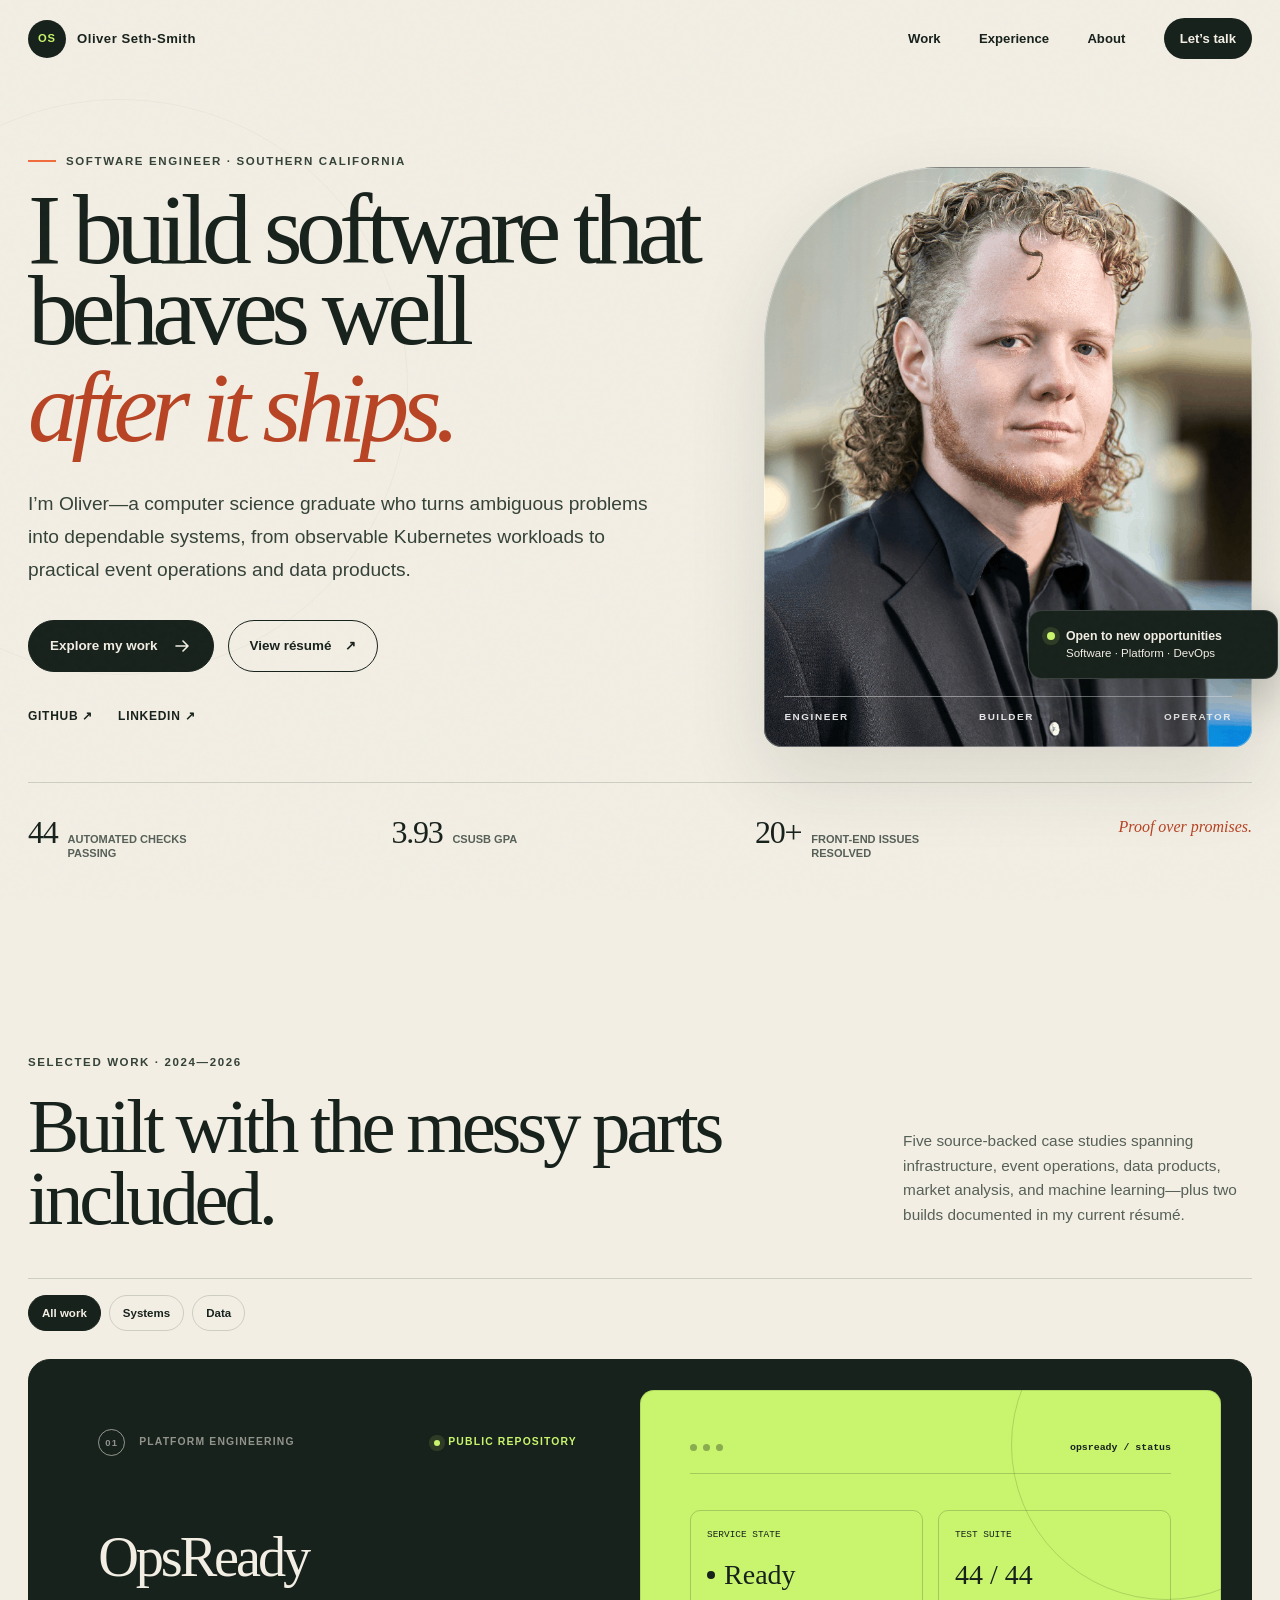
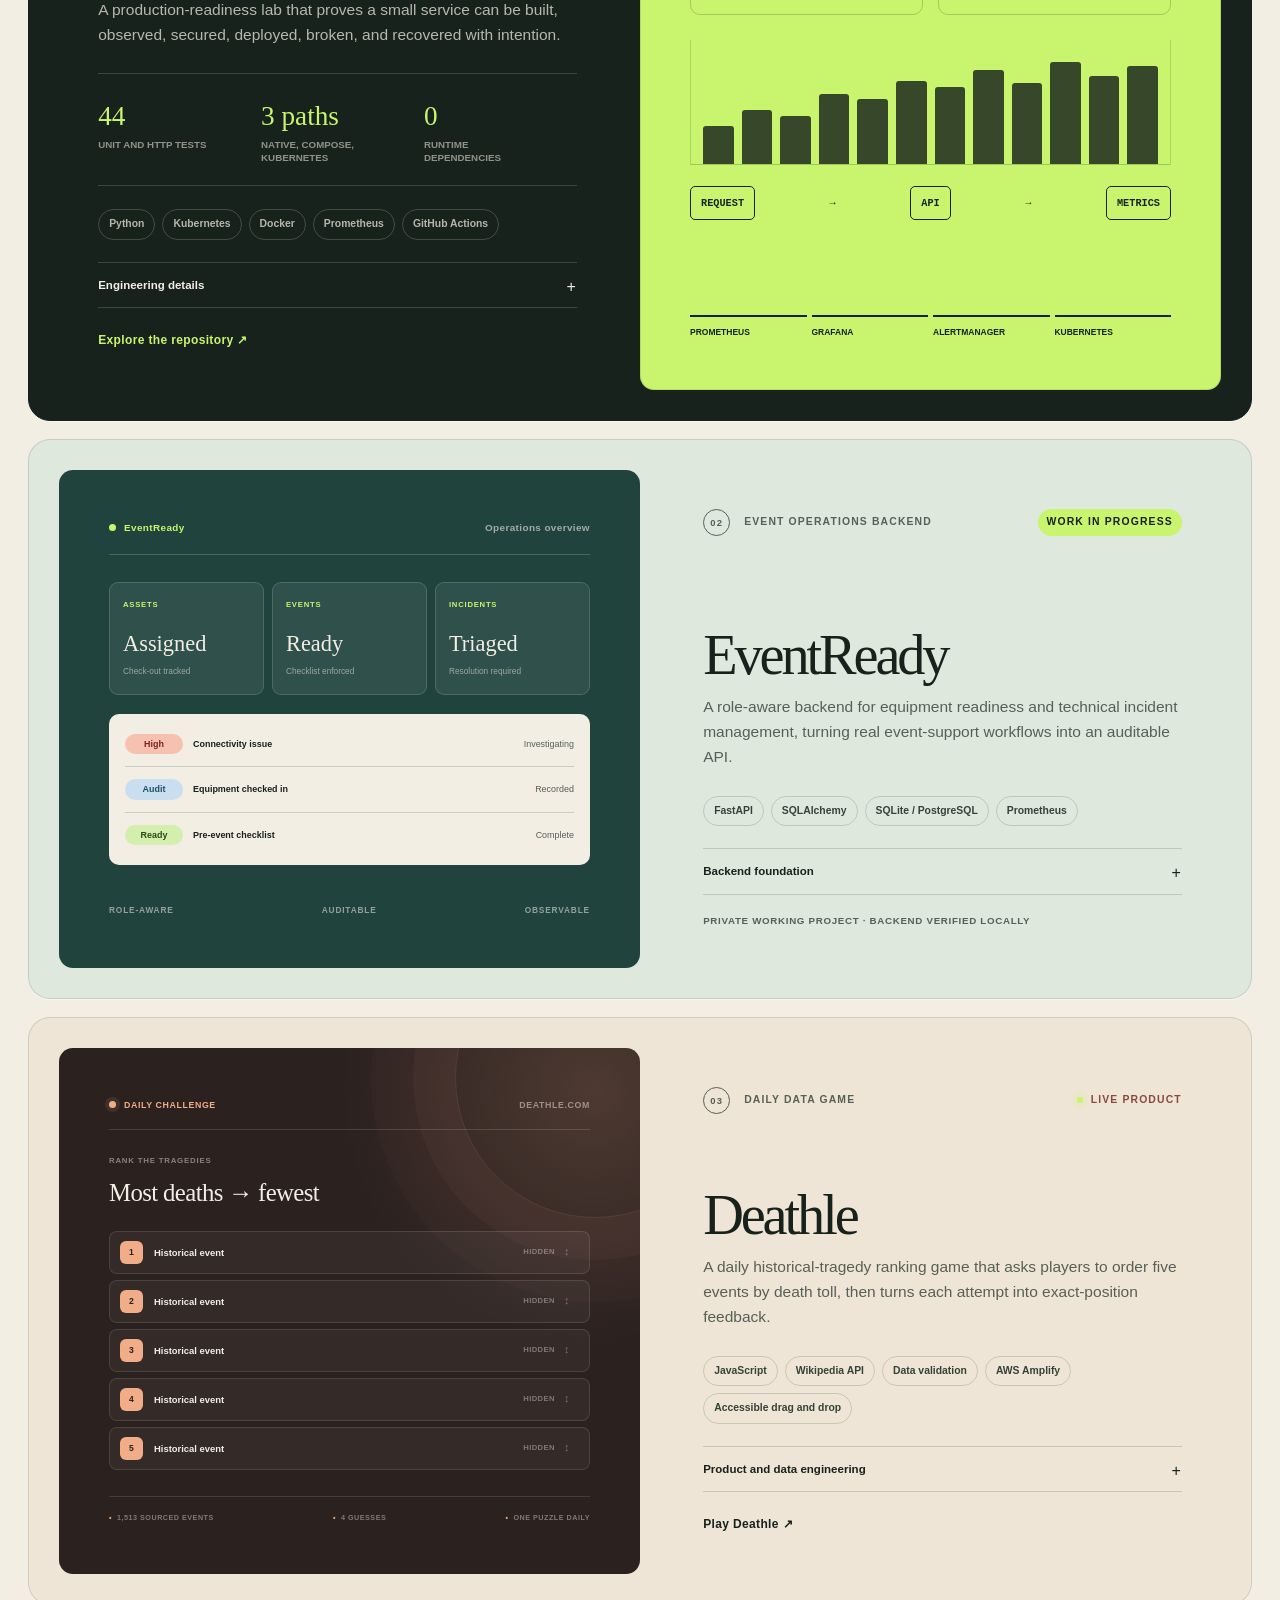
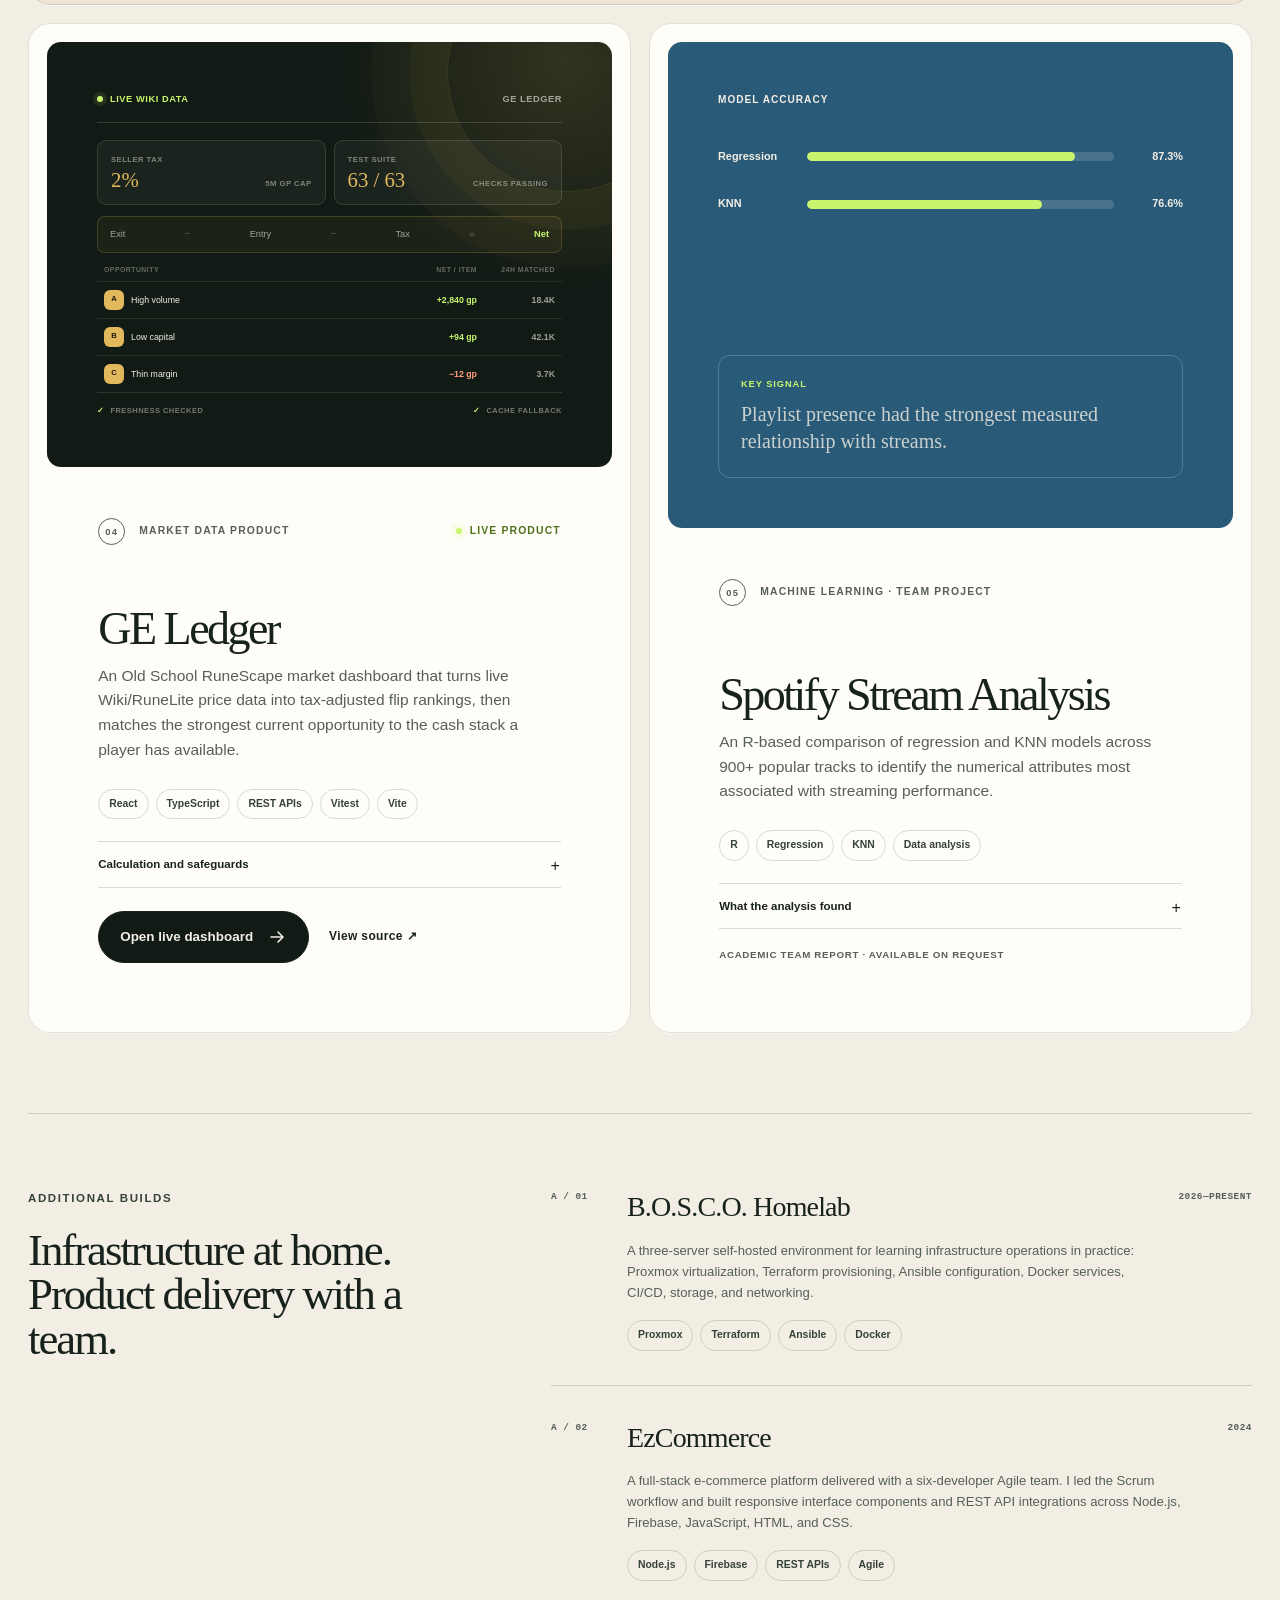
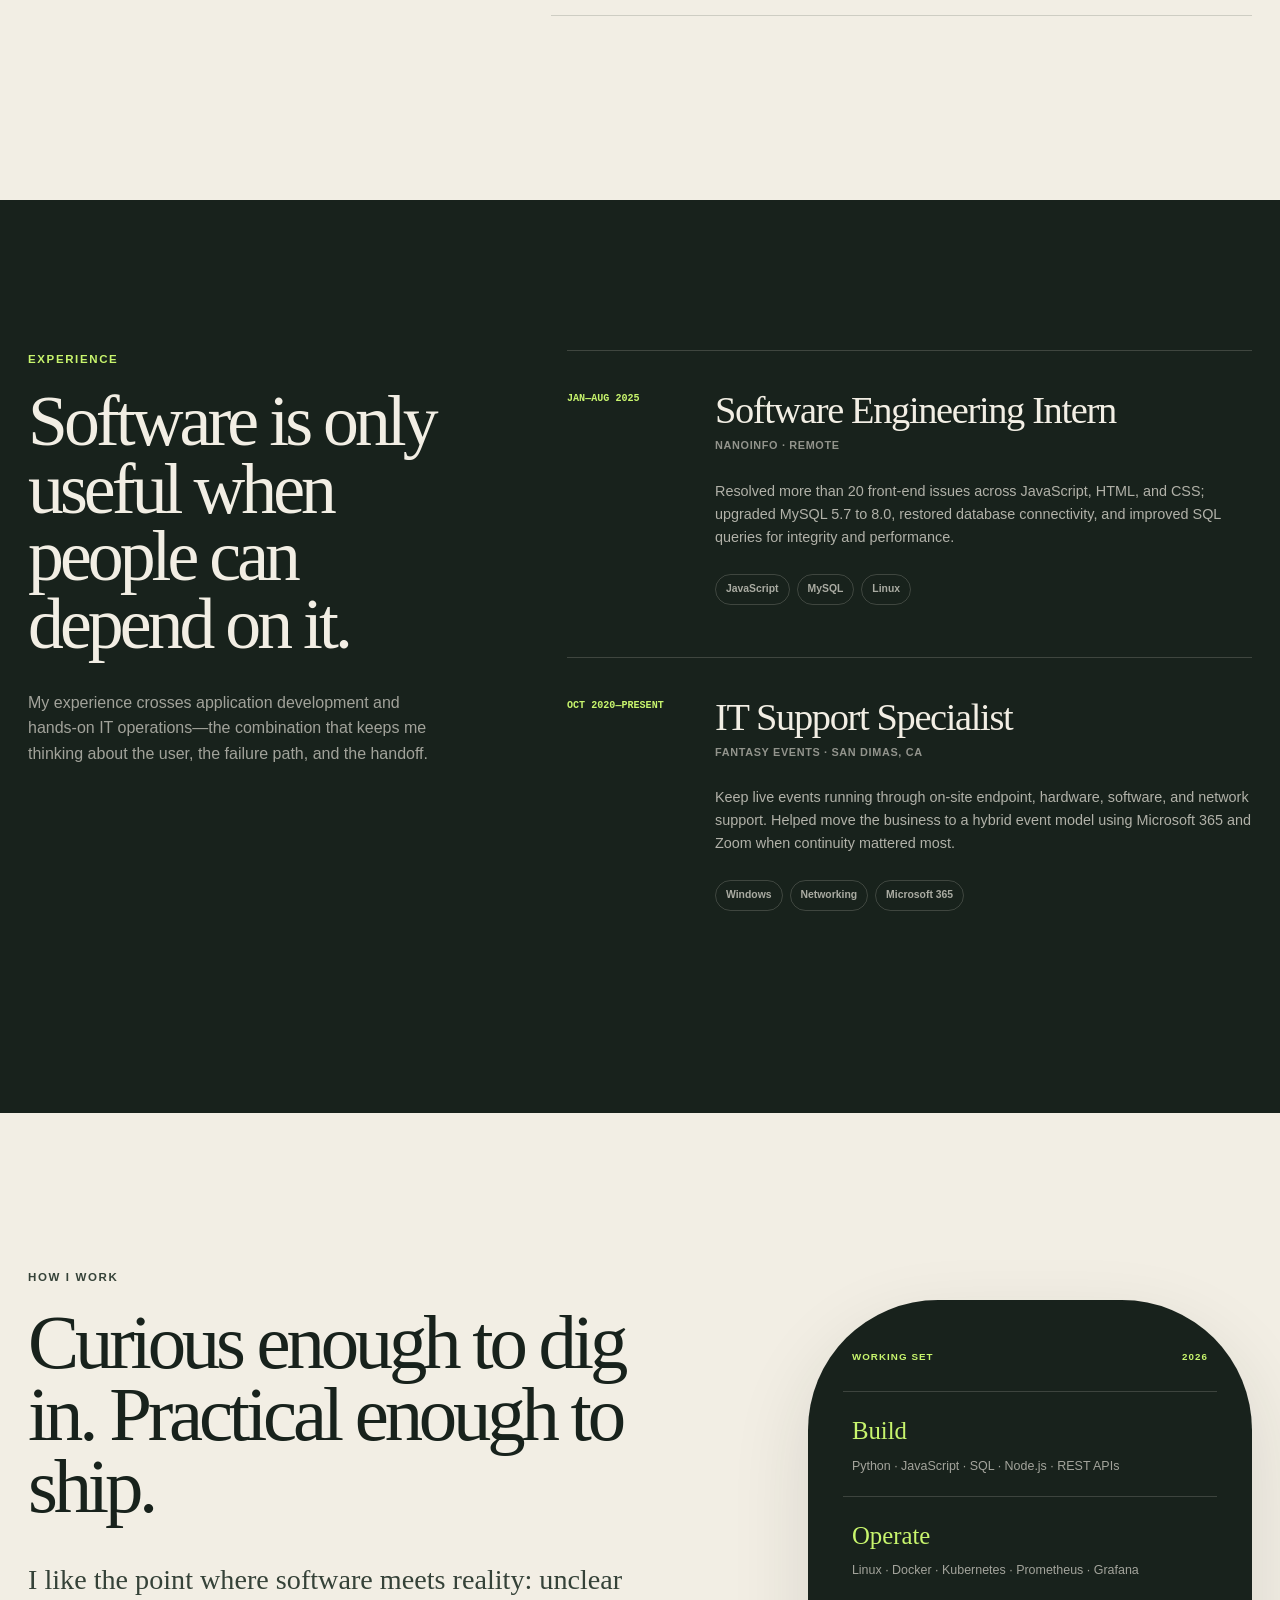
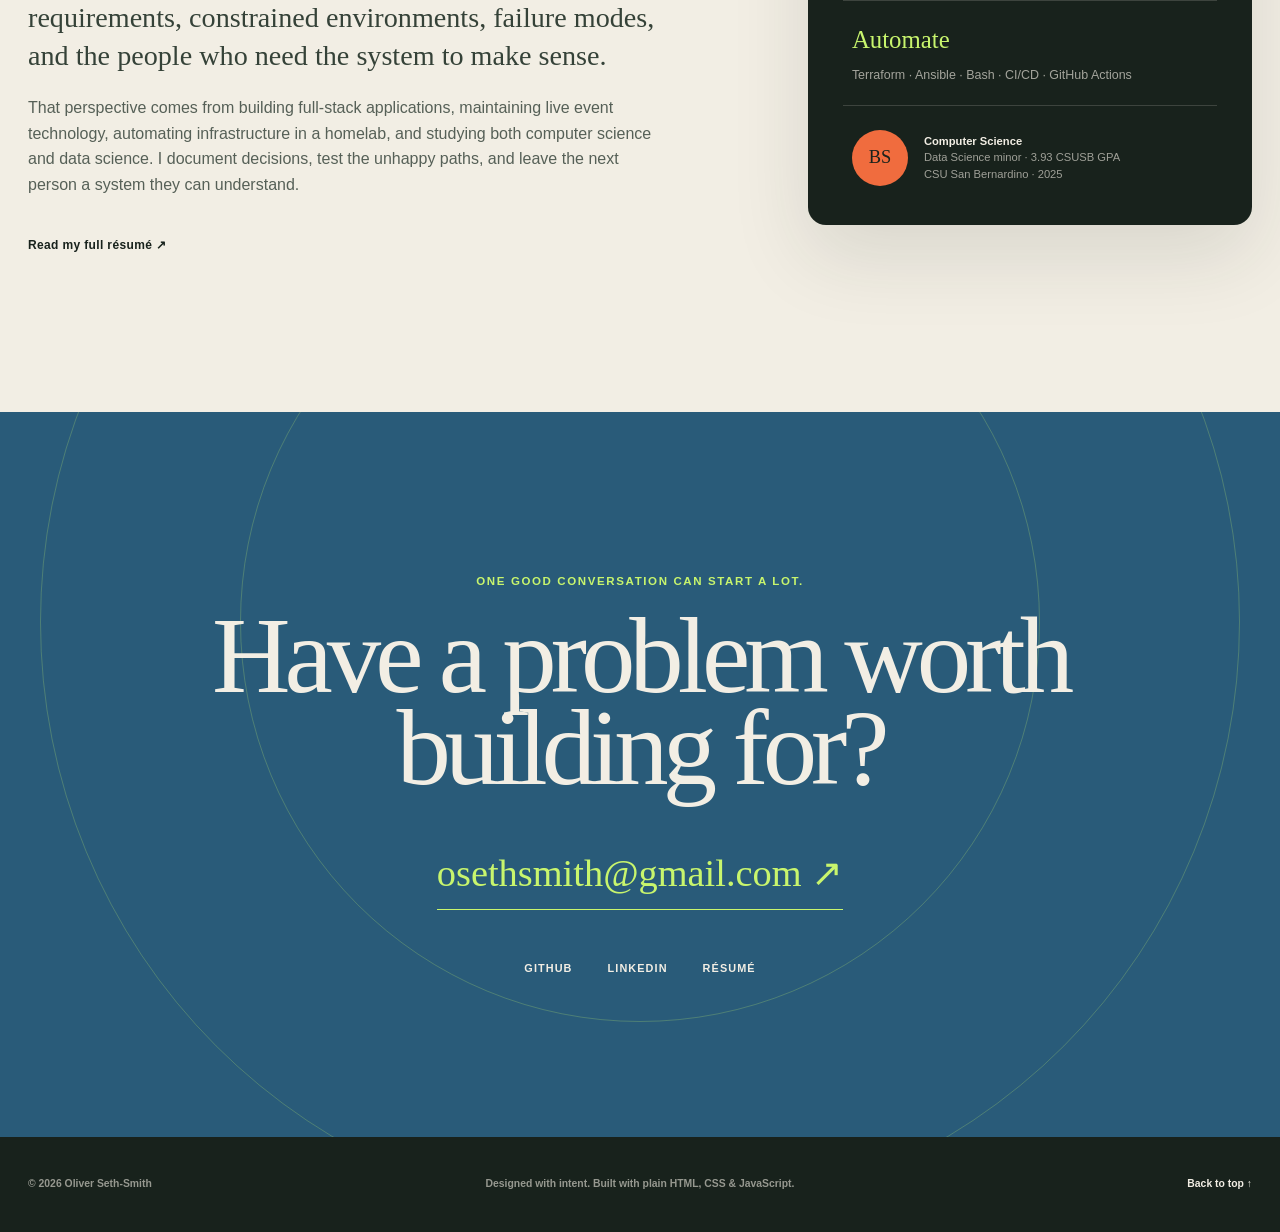
==== index.html @ 0fdf9b5e "Publish portfolio with hosted OSRS market dashboard" ====
<!doctype html>
<html lang="en">
  <head>
    <meta charset="UTF-8" />
    <meta name="viewport" content="width=device-width, initial-scale=1.0" />
    <meta
      name="description"
      content="Portfolio of Oliver Seth-Smith, a software engineer focused on reliable systems, automation, infrastructure, and thoughtful developer experiences."
    />
    <meta name="theme-color" content="#18221c" />
    <meta property="og:type" content="website" />
    <meta property="og:title" content="Oliver Seth-Smith — Software Engineer" />
    <meta
      property="og:description"
      content="Software, systems, and automation built to hold up in the real world."
    />
    <title>Oliver Seth-Smith — Software Engineer</title>
    <link rel="icon" href="assets/favicon.svg" type="image/svg+xml" />
    <link rel="stylesheet" href="styles.css" />
    <script type="application/ld+json">
      {
        "@context": "https://schema.org",
        "@type": "Person",
        "name": "Oliver Seth-Smith",
        "jobTitle": "Software Engineer",
        "email": "mailto:osethsmith@gmail.com",
        "alumniOf": {
          "@type": "CollegeOrUniversity",
          "name": "California State University, San Bernardino"
        },
        "sameAs": [
          "https://github.com/oliver-seth-smith",
          "https://www.linkedin.com/in/oliver-seth-smith"
        ]
      }
    </script>
  </head>
  <body>
    <a class="skip-link" href="#main-content">Skip to content</a>

    <header class="site-header" data-header>
      <a class="wordmark" href="#top" aria-label="Oliver Seth-Smith, home">
        <span class="wordmark-mark">OS</span>
        <span>Oliver Seth-Smith</span>
      </a>

      <button
        class="menu-toggle"
        type="button"
        aria-expanded="false"
        aria-controls="site-nav"
        data-menu-toggle
      >
        <span class="sr-only">Toggle navigation</span>
        <span></span><span></span>
      </button>

      <nav class="site-nav" id="site-nav" aria-label="Primary navigation" data-nav>
        <a href="#work">Work</a>
        <a href="#experience">Experience</a>
        <a href="#about">About</a>
        <a class="nav-contact" href="mailto:osethsmith@gmail.com">Let’s talk</a>
      </nav>
    </header>

    <main id="main-content" tabindex="-1">
      <section class="hero" id="top" aria-labelledby="hero-title">
        <div class="hero-copy reveal">
          <p class="eyebrow"><span></span> Software engineer · Southern California</p>
          <h1 id="hero-title">
            I build software that behaves well
            <em>after it ships.</em>
          </h1>
          <p class="hero-intro">
            I’m Oliver—a computer science graduate who turns ambiguous problems into
            dependable systems, from observable Kubernetes workloads to practical event
            operations and data products.
          </p>
          <div class="hero-actions">
            <a class="button button-primary" href="#work">
              Explore my work
              <svg aria-hidden="true" viewBox="0 0 20 20">
                <path d="M4 10h11M11 5l5 5-5 5" />
              </svg>
            </a>
            <a
              class="button button-quiet"
              href="assets/oliver-seth-smith-resume.pdf"
              target="_blank"
              rel="noreferrer"
            >
              View résumé <span aria-hidden="true">↗</span>
            </a>
          </div>
          <div class="hero-social">
            <a href="https://github.com/oliver-seth-smith" target="_blank" rel="noreferrer">
              GitHub <span aria-hidden="true">↗</span>
            </a>
            <a
              href="https://www.linkedin.com/in/oliver-seth-smith"
              target="_blank"
              rel="noreferrer"
            >
              LinkedIn <span aria-hidden="true">↗</span>
            </a>
          </div>
        </div>

        <div class="hero-portrait reveal" data-delay="1">
          <div class="portrait-frame">
            <img
              src="assets/oliver-seth-smith.png"
              alt="Oliver Seth-Smith wearing a dark suit"
              width="1221"
              height="896"
              fetchpriority="high"
            />
            <div class="portrait-label" aria-hidden="true">
              <span>Engineer</span>
              <span>Builder</span>
              <span>Operator</span>
            </div>
          </div>
          <div class="availability-card">
            <span class="availability-dot" aria-hidden="true"></span>
            <p><strong>Open to new opportunities</strong><br />Software · Platform · DevOps</p>
          </div>
          <span class="portrait-index" aria-hidden="true">01 / 05</span>
        </div>

        <div class="proof-strip reveal" data-delay="2" aria-label="Career highlights">
          <div>
            <strong>44</strong>
            <span>automated checks passing</span>
          </div>
          <div>
            <strong>3.93</strong>
            <span>CSUSB GPA</span>
          </div>
          <div>
            <strong>20+</strong>
            <span>front-end issues resolved</span>
          </div>
          <p>Proof over promises.</p>
        </div>
      </section>

      <section class="work-section section-shell" id="work" aria-labelledby="work-title">
        <div class="section-heading reveal">
          <div>
            <p class="section-kicker">Selected work · 2024—2026</p>
            <h2 id="work-title">Built with the messy parts included.</h2>
          </div>
          <p>
            Five source-backed case studies spanning infrastructure, event operations, data
            products, market analysis, and machine learning—plus two builds documented in my
            current résumé.
          </p>
        </div>

        <div class="filter-row reveal" role="group" aria-label="Filter projects">
          <button class="filter-button is-active" type="button" data-filter="all">All work</button>
          <button class="filter-button" type="button" data-filter="systems">Systems</button>
          <button class="filter-button" type="button" data-filter="data">Data</button>
          <span class="sr-only" aria-live="polite" data-filter-status></span>
        </div>

        <div class="projects-grid" data-project-grid>
          <article class="project-card project-featured has-link reveal" data-category="systems">
            <div class="project-copy">
              <div class="project-meta">
                <span>01</span>
                <span>Platform engineering</span>
                <span class="project-status"><i></i> Public repository</span>
              </div>
              <h3>OpsReady</h3>
              <p class="project-lede">
                A production-readiness lab that proves a small service can be built, observed,
                secured, deployed, broken, and recovered with intention.
              </p>
              <ul class="project-impact" aria-label="Project outcomes">
                <li><strong>44</strong><span>unit and HTTP tests</span></li>
                <li><strong>3 paths</strong><span>native, Compose, Kubernetes</span></li>
                <li><strong>0</strong><span>runtime dependencies</span></li>
              </ul>
              <div class="tag-list" aria-label="Technologies">
                <span>Python</span><span>Kubernetes</span><span>Docker</span><span>Prometheus</span
                ><span>GitHub Actions</span>
              </div>
              <details class="project-notes">
                <summary>Engineering details</summary>
                <p>
                  Includes hardened containers, Kustomize overlays, SLO-backed alerts, a
                  provisioned Grafana dashboard, failure-injection runbooks, SBOM creation, and
                  a keylessly signed release workflow.
                </p>
              </details>
              <a
                class="text-link"
                href="https://github.com/oliver-seth-smith/opsready"
                target="_blank"
                rel="noreferrer"
              >
                Explore the repository <span aria-hidden="true">↗</span>
              </a>
            </div>

            <div
              class="project-visual ops-visual"
              role="img"
              aria-label="OpsReady status illustration showing a ready service, 44 of 44 tests passing, and a request-to-API-to-metrics pipeline"
            >
              <div class="terminal-bar"><span></span><span></span><span></span><b>opsready / status</b></div>
              <div class="ops-status-row">
                <div><span>Service state</span><strong><i></i> Ready</strong></div>
                <div><span>Test suite</span><strong>44 / 44</strong></div>
              </div>
              <div class="signal-chart" aria-hidden="true">
                <span></span><span></span><span></span><span></span><span></span><span></span
                ><span></span><span></span><span></span><span></span><span></span><span></span>
              </div>
              <div class="ops-pipeline" aria-hidden="true">
                <span>Request</span><b>→</b><span>API</span><b>→</b><span>Metrics</span>
              </div>
              <div class="ops-stack">
                <span>Prometheus</span><span>Grafana</span><span>Alertmanager</span
                ><span>Kubernetes</span>
              </div>
            </div>
          </article>

          <article class="project-card project-wide event-card reveal" data-category="systems">
            <div class="project-copy">
              <div class="project-meta">
                <span>02</span><span>Event operations backend</span
                ><span class="project-stage">Work in progress</span>
              </div>
              <h3>EventReady</h3>
              <p class="project-lede">
                A role-aware backend for equipment readiness and technical incident management,
                turning real event-support workflows into an auditable API.
              </p>
              <div class="tag-list">
                <span>FastAPI</span><span>SQLAlchemy</span><span>SQLite / PostgreSQL</span
                ><span>Prometheus</span>
              </div>
              <details class="project-notes">
                <summary>Backend foundation</summary>
                <p>
                  Implements secure session cookies, role-based access, asset assignment and
                  check-in, readiness checklists, incident resolution rules, audit trails,
                  endpoint reports, health probes, and HTTP metrics. Nine integration tests and
                  Ruff checks pass in an isolated environment; the user interface is still in
                  progress.
                </p>
              </details>
              <p class="project-footnote">Private working project · backend verified locally</p>
            </div>
            <div
              class="project-visual event-visual"
              role="img"
              aria-label="EventReady interface concept showing asset readiness, event checklists, incident triage, and audit history"
            >
              <div class="event-topline">
                <span><i></i> EventReady</span><b>Operations overview</b>
              </div>
              <div class="event-panels">
                <div><small>ASSETS</small><strong>Assigned</strong><span>Check-out tracked</span></div>
                <div><small>EVENTS</small><strong>Ready</strong><span>Checklist enforced</span></div>
                <div><small>INCIDENTS</small><strong>Triaged</strong><span>Resolution required</span></div>
              </div>
              <div class="event-activity">
                <p><span class="event-severity high">High</span><strong>Connectivity issue</strong><small>Investigating</small></p>
                <p><span class="event-severity low">Audit</span><strong>Equipment checked in</strong><small>Recorded</small></p>
                <p><span class="event-severity ready">Ready</span><strong>Pre-event checklist</strong><small>Complete</small></p>
              </div>
              <div class="event-footer"><span>Role-aware</span><span>Auditable</span><span>Observable</span></div>
            </div>
          </article>

          <article
            class="project-card project-wide deathle-card has-link reveal"
            id="deathle"
            data-category="data"
            data-delay="1"
          >
            <div class="project-copy">
              <div class="project-meta">
                <span>03</span><span>Daily data game</span
                ><span class="project-status"><i></i> Live product</span>
              </div>
              <h3>Deathle</h3>
              <p class="project-lede">
                A daily historical-tragedy ranking game that asks players to order five events by
                death toll, then turns each attempt into exact-position feedback.
              </p>
              <div class="tag-list" aria-label="Technologies">
                <span>JavaScript</span><span>Wikipedia API</span><span>Data validation</span
                ><span>AWS Amplify</span><span>Accessible drag and drop</span>
              </div>
              <details class="project-notes">
                <summary>Product and data engineering</summary>
                <p>
                  Ships a checked-in, validated catalog of 1,513 Wikipedia-sourced events and a
                  deterministic Pacific-time puzzle shared by every player. The dependency-free
                  client supports pointer and keyboard reordering, persistent game state,
                  duplicate-death avoidance, and spoiler-free result sharing; the data pipeline
                  discovers structured death-toll tables while rejecting duplicates, generic
                  topics, and misaligned records.
                </p>
              </details>
              <a class="text-link" href="https://deathle.com" target="_blank" rel="noreferrer">
                Play Deathle <span aria-hidden="true">↗</span>
              </a>
            </div>

            <div
              class="project-visual deathle-visual"
              role="img"
              aria-label="Deathle game concept showing five historical tragedies ready to be ranked by death toll"
            >
              <div class="deathle-topline">
                <span><i></i> Daily challenge</span><b>deathle.com</b>
              </div>
              <div class="deathle-prompt">
                <small>Rank the tragedies</small>
                <strong>Most deaths → fewest</strong>
              </div>
              <div class="deathle-board" aria-hidden="true">
                <div><b>1</b><span>Historical event</span><small>Hidden</small><i>↕</i></div>
                <div><b>2</b><span>Historical event</span><small>Hidden</small><i>↕</i></div>
                <div><b>3</b><span>Historical event</span><small>Hidden</small><i>↕</i></div>
                <div><b>4</b><span>Historical event</span><small>Hidden</small><i>↕</i></div>
                <div><b>5</b><span>Historical event</span><small>Hidden</small><i>↕</i></div>
              </div>
              <div class="deathle-footer">
                <span>1,513 sourced events</span><span>4 guesses</span><span>One puzzle daily</span>
              </div>
            </div>
          </article>

          <article
            class="project-card market-card has-link reveal"
            id="ge-ledger"
            data-category="data"
            data-delay="1"
          >
            <div
              class="project-visual market-visual"
              role="img"
              aria-label="GE Ledger dashboard preview showing the tax-adjusted profit formula, matched 24-hour volume, and 63 automated tests"
            >
              <div class="market-topline">
                <span><i></i> Live Wiki data</span>
                <b>GE Ledger</b>
              </div>
              <div class="market-metrics" aria-hidden="true">
                <div><small>Seller tax</small><strong>2%</strong><span>5M gp cap</span></div>
                <div><small>Test suite</small><strong>63 / 63</strong><span>checks passing</span></div>
              </div>
              <div class="market-equation" aria-hidden="true">
                <span>Exit</span><b>−</b><span>Entry</span><b>−</b><span>Tax</span><b>=</b><strong>Net</strong>
              </div>
              <div class="market-board" aria-hidden="true">
                <div class="market-board-head"><span>Opportunity</span><span>Net / item</span><span>24h matched</span></div>
                <div class="market-board-row"><span><i>A</i> High volume</span><strong>+2,840 gp</strong><b>18.4K</b></div>
                <div class="market-board-row"><span><i>B</i> Low capital</span><strong>+94 gp</strong><b>42.1K</b></div>
                <div class="market-board-row market-loss"><span><i>C</i> Thin margin</span><strong>−12 gp</strong><b>3.7K</b></div>
              </div>
              <div class="market-footer" aria-hidden="true">
                <span>Freshness checked</span><span>Cache fallback</span>
              </div>
            </div>
            <div class="project-copy">
              <div class="project-meta">
                <span>04</span><span>Market data product</span
                ><span class="project-status"><i></i> Live product</span>
              </div>
              <h3>GE Ledger</h3>
              <p class="project-lede">
                An Old School RuneScape market dashboard that turns live Wiki/RuneLite price data
                into tax-adjusted flip rankings, then matches the strongest current opportunity
                to the cash stack a player has available.
              </p>
              <div class="tag-list" aria-label="Technologies">
                <span>React</span><span>TypeScript</span><span>REST APIs</span><span>Vitest</span
                ><span>Vite</span>
              </div>
              <details class="project-notes">
                <summary>Calculation and safeguards</summary>
                <p>
                  Joins mapping, latest-price, and completed 24-hour feeds in parallel, then
                  computes signed net profit, ROI, matched liquidity, and four-hour-limit
                  projections. It applies the 2% per-item seller tax—including floor rounding,
                  the 5M gp cap, and dated exemptions—flags stale prices, preserves losses, and
                  caches the latest valid snapshot. A capital-aware planner estimates one-limit
                  returns without presenting market-wide volume as guaranteed profit. Sixty-three
                  automated tests across seven suites cover pricing, API, caching, filtering,
                  sorting, planner math, and accessible UI behavior.
                </p>
              </details>
              <div class="project-links">
                <a class="button button-primary" href="/osrs-market-watch/">
                  Open live dashboard
                  <svg aria-hidden="true" viewBox="0 0 20 20">
                    <path d="M4 10h11M11 5l5 5-5 5" />
                  </svg>
                </a>
                <a
                  class="text-link"
                  href="https://github.com/oliver-seth-smith/osrs-market-watch"
                  target="_blank"
                  rel="noreferrer"
                >
                  View source <span aria-hidden="true">↗</span>
                </a>
              </div>
            </div>
          </article>

          <article class="project-card reveal" data-category="data" data-delay="2">
            <div
              class="project-visual data-visual"
              role="img"
              aria-label="Spotify model comparison: regression accuracy 87.3 percent, KNN accuracy 76.6 percent, with playlist presence identified as the strongest measured relationship with streams"
            >
              <p class="visual-label">Model accuracy</p>
              <div class="accuracy-row regression-score">
                <span>Regression</span>
                <div><i></i></div>
                <strong>87.3%</strong>
              </div>
              <div class="accuracy-row knn-score">
                <span>KNN</span>
                <div><i></i></div>
                <strong>76.6%</strong>
              </div>
              <p class="data-finding">
                <span>Key signal</span>
                Playlist presence had the strongest measured relationship with streams.
              </p>
            </div>
            <div class="project-copy">
              <div class="project-meta"><span>05</span><span>Machine learning · Team project</span></div>
              <h3>Spotify Stream Analysis</h3>
              <p class="project-lede">
                An R-based comparison of regression and KNN models across 900+ popular tracks to
                identify the numerical attributes most associated with streaming performance.
              </p>
              <div class="tag-list"><span>R</span><span>Regression</span><span>KNN</span><span>Data analysis</span></div>
              <details class="project-notes">
                <summary>What the analysis found</summary>
                <p>
                  The regression model outperformed KNN, identifying artist count, Spotify
                  playlist presence, and chart presence as the strongest predictors in the
                  supplied 2023 dataset. The report also documents model assumptions and dataset
                  limitations.
                </p>
              </details>
              <p class="project-footnote">Academic team report · available on request</p>
            </div>
          </article>

        </div>

        <aside class="additional-builds reveal" aria-labelledby="additional-title">
          <div class="additional-heading">
            <p class="section-kicker">Additional builds</p>
            <h3 id="additional-title">Infrastructure at home. Product delivery with a team.</h3>
          </div>
          <article>
            <div class="additional-index">A / 01</div>
            <div>
              <h4>B.O.S.C.O. Homelab</h4>
              <p>
                A three-server self-hosted environment for learning infrastructure operations in
                practice: Proxmox virtualization, Terraform provisioning, Ansible configuration,
                Docker services, CI/CD, storage, and networking.
              </p>
              <div class="tag-list"><span>Proxmox</span><span>Terraform</span><span>Ansible</span><span>Docker</span></div>
            </div>
            <span class="additional-date">2026—Present</span>
          </article>
          <article>
            <div class="additional-index">A / 02</div>
            <div>
              <h4>EzCommerce</h4>
              <p>
                A full-stack e-commerce platform delivered with a six-developer Agile team. I led
                the Scrum workflow and built responsive interface components and REST API
                integrations across Node.js, Firebase, JavaScript, HTML, and CSS.
              </p>
              <div class="tag-list"><span>Node.js</span><span>Firebase</span><span>REST APIs</span><span>Agile</span></div>
            </div>
            <span class="additional-date">2024</span>
          </article>
        </aside>
      </section>

      <section class="experience-section" id="experience" aria-labelledby="experience-title">
        <div class="section-shell experience-inner">
          <div class="experience-heading reveal">
            <p class="section-kicker">Experience</p>
            <h2 id="experience-title">Software is only useful when people can depend on it.</h2>
            <p>
              My experience crosses application development and hands-on IT operations—the
              combination that keeps me thinking about the user, the failure path, and the handoff.
            </p>
          </div>

          <div class="timeline">
            <article class="timeline-item reveal">
              <div class="timeline-date">Jan—Aug 2025</div>
              <div class="timeline-copy">
                <div class="role-line">
                  <h3>Software Engineering Intern</h3>
                  <span>Nanoinfo · Remote</span>
                </div>
                <p>
                  Resolved more than 20 front-end issues across JavaScript, HTML, and CSS;
                  upgraded MySQL 5.7 to 8.0, restored database connectivity, and improved SQL
                  queries for integrity and performance.
                </p>
                <div class="tag-list"><span>JavaScript</span><span>MySQL</span><span>Linux</span></div>
              </div>
            </article>

            <article class="timeline-item reveal">
              <div class="timeline-date">Oct 2020—Present</div>
              <div class="timeline-copy">
                <div class="role-line">
                  <h3>IT Support Specialist</h3>
                  <span>Fantasy Events · San Dimas, CA</span>
                </div>
                <p>
                  Keep live events running through on-site endpoint, hardware, software, and
                  network support. Helped move the business to a hybrid event model using
                  Microsoft 365 and Zoom when continuity mattered most.
                </p>
                <div class="tag-list"><span>Windows</span><span>Networking</span><span>Microsoft 365</span></div>
              </div>
            </article>
          </div>
        </div>
      </section>

      <section class="about-section section-shell" id="about" aria-labelledby="about-title">
        <div class="about-grid">
          <div class="about-copy reveal">
            <p class="section-kicker">How I work</p>
            <h2 id="about-title">Curious enough to dig in. Practical enough to ship.</h2>
            <p class="about-lede">
              I like the point where software meets reality: unclear requirements, constrained
              environments, failure modes, and the people who need the system to make sense.
            </p>
            <p>
              That perspective comes from building full-stack applications, maintaining live
              event technology, automating infrastructure in a homelab, and studying both
              computer science and data science. I document decisions, test the unhappy paths,
              and leave the next person a system they can understand.
            </p>
            <a
              class="text-link"
              href="assets/oliver-seth-smith-resume.pdf"
              target="_blank"
              rel="noreferrer"
              >Read my full résumé <span aria-hidden="true">↗</span></a
            >
          </div>

          <div class="capability-board reveal" data-delay="1">
            <div class="capability-title">
              <span>Working set</span>
              <span>2026</span>
            </div>
            <div class="capability-group">
              <strong>Build</strong>
              <p>Python · JavaScript · SQL · Node.js · REST APIs</p>
            </div>
            <div class="capability-group">
              <strong>Operate</strong>
              <p>Linux · Docker · Kubernetes · Prometheus · Grafana</p>
            </div>
            <div class="capability-group">
              <strong>Automate</strong>
              <p>Terraform · Ansible · Bash · CI/CD · GitHub Actions</p>
            </div>
            <div class="education-stamp">
              <span>BS</span>
              <p>
                <strong>Computer Science</strong><br />
                Data Science minor · 3.93 CSUSB GPA<br />
                CSU San Bernardino · 2025
              </p>
            </div>
          </div>
        </div>
      </section>

      <section class="contact-section" aria-labelledby="contact-title">
        <div class="contact-orbit orbit-one" aria-hidden="true"></div>
        <div class="contact-orbit orbit-two" aria-hidden="true"></div>
        <div class="contact-inner reveal">
          <p class="section-kicker">One good conversation can start a lot.</p>
          <h2 id="contact-title">Have a problem worth building for?</h2>
          <a class="contact-email" href="mailto:osethsmith@gmail.com">
            osethsmith@gmail.com <span aria-hidden="true">↗</span>
          </a>
          <div class="contact-links">
            <a href="https://github.com/oliver-seth-smith" target="_blank" rel="noreferrer">GitHub</a>
            <a
              href="https://www.linkedin.com/in/oliver-seth-smith"
              target="_blank"
              rel="noreferrer"
              >LinkedIn</a
            >
            <a href="assets/oliver-seth-smith-resume.pdf" target="_blank" rel="noreferrer">Résumé</a>
          </div>
        </div>
      </section>
    </main>

    <footer class="site-footer">
      <p>© <span data-year></span> Oliver Seth-Smith</p>
      <p>Designed with intent. Built with plain HTML, CSS &amp; JavaScript.</p>
      <a href="#top">Back to top ↑</a>
    </footer>

    <script src="script.js" defer></script>
  </body>
</html>
---- styles.css ----
:root {
  --paper: #f2eee4;
  --paper-deep: #e7e0d2;
  --ink: #18221c;
  --ink-soft: #354238;
  --muted: #566057;
  --line: rgba(24, 34, 28, 0.16);
  --lime: #c8f56d;
  --lime-deep: #a5da42;
  --orange: #f06c3e;
  --orange-ink: #b84424;
  --blue: #9dc6ff;
  --white: #fffdf8;
  --max-width: 1320px;
  --radius: 22px;
  --shadow: 0 30px 80px rgba(30, 38, 31, 0.12);
  --font-sans: Inter, ui-sans-serif, -apple-system, BlinkMacSystemFont, "Segoe UI", sans-serif;
  --font-display: "Iowan Old Style", "Palatino Linotype", Palatino, Georgia, serif;
}

*,
*::before,
*::after {
  box-sizing: border-box;
}

html {
  scroll-behavior: smooth;
  scroll-padding-top: 90px;
}

body {
  margin: 0;
  overflow-x: hidden;
  color: var(--ink);
  background: var(--paper);
  font-family: var(--font-sans);
  font-size: 16px;
  line-height: 1.6;
  -webkit-font-smoothing: antialiased;
}

body::before {
  position: fixed;
  z-index: 20;
  inset: 0;
  pointer-events: none;
  opacity: 0.025;
  content: "";
  background-image: url("data:image/svg+xml,%3Csvg viewBox='0 0 180 180' xmlns='http://www.w3.org/2000/svg'%3E%3Cfilter id='n'%3E%3CfeTurbulence type='fractalNoise' baseFrequency='.9' numOctaves='4' stitchTiles='stitch'/%3E%3C/filter%3E%3Crect width='100%25' height='100%25' filter='url(%23n)' opacity='.7'/%3E%3C/svg%3E");
}

::selection {
  color: var(--ink);
  background: var(--lime);
}

img,
svg {
  display: block;
  max-width: 100%;
}

a {
  color: inherit;
  text-decoration: none;
}

button,
a {
  -webkit-tap-highlight-color: transparent;
}

button {
  color: inherit;
  font: inherit;
}

:focus-visible {
  outline: 3px solid #0b120d;
  outline-offset: 3px;
  box-shadow: 0 0 0 6px var(--white);
}

.sr-only {
  position: absolute;
  overflow: hidden;
  width: 1px;
  height: 1px;
  padding: 0;
  margin: -1px;
  clip: rect(0, 0, 0, 0);
  white-space: nowrap;
  border: 0;
}

.skip-link {
  position: fixed;
  z-index: 100;
  top: 10px;
  left: 10px;
  padding: 10px 16px;
  color: var(--paper);
  background: var(--ink);
  transform: translateY(-150%);
  transition: transform 180ms ease;
}

.skip-link:focus {
  transform: translateY(0);
}

.site-header {
  position: fixed;
  z-index: 50;
  top: 0;
  left: 0;
  display: flex;
  width: 100%;
  min-height: 78px;
  padding: 16px max(28px, calc((100vw - var(--max-width)) / 2));
  align-items: center;
  justify-content: space-between;
  border-bottom: 1px solid transparent;
  transition:
    background 200ms ease,
    border-color 200ms ease,
    min-height 200ms ease;
}

.site-header.is-scrolled {
  min-height: 68px;
  border-color: var(--line);
  background: rgba(242, 238, 228, 0.9);
  backdrop-filter: blur(14px);
}

.wordmark {
  display: inline-flex;
  align-items: center;
  gap: 11px;
  font-size: 0.82rem;
  font-weight: 720;
  letter-spacing: 0.04em;
}

.wordmark-mark {
  display: grid;
  width: 38px;
  height: 38px;
  color: var(--lime);
  background: var(--ink);
  border-radius: 50%;
  place-items: center;
  font-size: 0.7rem;
  letter-spacing: 0.08em;
}

.site-nav {
  display: flex;
  align-items: center;
  gap: clamp(22px, 3vw, 45px);
  font-size: 0.82rem;
  font-weight: 700;
}

.site-nav > a:not(.nav-contact) {
  position: relative;
}

.site-nav > a:not(.nav-contact)::after {
  position: absolute;
  right: 0;
  bottom: -5px;
  left: 0;
  height: 2px;
  content: "";
  background: var(--orange);
  transform: scaleX(0);
  transform-origin: right;
  transition: transform 180ms ease;
}

.site-nav > a:hover::after {
  transform: scaleX(1);
  transform-origin: left;
}

.nav-contact {
  padding: 10px 16px;
  color: var(--paper);
  background: var(--ink);
  border-radius: 999px;
  transition:
    color 180ms ease,
    background 180ms ease,
    transform 180ms ease;
}

.nav-contact:hover {
  color: var(--ink);
  background: var(--lime);
  transform: translateY(-2px);
}

.menu-toggle {
  display: none;
  width: 44px;
  height: 44px;
  padding: 12px 9px;
  border: 0;
  background: transparent;
}

.menu-toggle span:not(.sr-only) {
  display: block;
  width: 24px;
  height: 2px;
  margin: 5px auto;
  background: var(--ink);
  transition: transform 180ms ease;
}

.hero {
  position: relative;
  display: grid;
  width: min(calc(100% - 56px), var(--max-width));
  min-height: min(940px, 100vh);
  padding: 132px 0 42px;
  margin: 0 auto;
  grid-template-columns: repeat(12, 1fr);
  column-gap: clamp(20px, 3vw, 48px);
  align-items: center;
}

.hero::before {
  position: absolute;
  z-index: -1;
  top: 11%;
  left: -16%;
  width: 45vw;
  height: 45vw;
  min-width: 440px;
  min-height: 440px;
  content: "";
  opacity: 0.35;
  border: 1px solid rgba(24, 34, 28, 0.1);
  border-radius: 50%;
}

.hero-copy {
  z-index: 2;
  grid-column: 1 / span 7;
  padding: 20px 0 56px;
}

.eyebrow,
.section-kicker {
  margin: 0 0 20px;
  color: var(--ink-soft);
  font-size: 0.72rem;
  font-weight: 800;
  letter-spacing: 0.14em;
  text-transform: uppercase;
}

.eyebrow {
  display: flex;
  align-items: center;
  gap: 10px;
}

.eyebrow span {
  width: 28px;
  height: 2px;
  background: var(--orange);
}

.hero h1 {
  max-width: 880px;
  margin: 0;
  font-family: var(--font-display);
  font-size: clamp(4.4rem, 7.8vw, 8.7rem);
  font-weight: 500;
  letter-spacing: -0.066em;
  line-height: 0.81;
}

.hero h1 em {
  display: block;
  margin-top: 0.16em;
  color: var(--orange-ink);
  font-weight: 500;
}

.hero-intro {
  max-width: 630px;
  margin: 38px 0 0;
  color: var(--ink-soft);
  font-size: clamp(1.04rem, 1.5vw, 1.22rem);
  line-height: 1.72;
}

.hero-actions {
  display: flex;
  margin-top: 34px;
  align-items: center;
  gap: 14px;
  flex-wrap: wrap;
}

.button {
  display: inline-flex;
  min-height: 52px;
  padding: 12px 21px;
  align-items: center;
  justify-content: center;
  gap: 14px;
  border: 1px solid var(--ink);
  border-radius: 999px;
  font-size: 0.84rem;
  font-weight: 760;
  transition:
    transform 180ms ease,
    background 180ms ease,
    color 180ms ease;
}

.button svg {
  width: 20px;
  fill: none;
  stroke: currentColor;
  stroke-linecap: round;
  stroke-linejoin: round;
  stroke-width: 1.6;
}

.button:hover {
  transform: translateY(-3px);
}

.button-primary {
  color: var(--paper);
  background: var(--ink);
}

.button-primary:hover {
  color: var(--ink);
  background: var(--lime);
}

.button-quiet:hover {
  background: var(--white);
}

.hero-social {
  display: flex;
  margin-top: 35px;
  gap: 25px;
  font-size: 0.75rem;
  font-weight: 800;
  letter-spacing: 0.06em;
  text-transform: uppercase;
}

.hero-social a,
.text-link,
.contact-links a,
.site-footer a {
  text-decoration-thickness: 1px;
  text-underline-offset: 4px;
}

.hero-social a:hover,
.text-link:hover,
.contact-links a:hover,
.site-footer a:hover {
  text-decoration-line: underline;
}

.hero-portrait {
  position: relative;
  z-index: 1;
  grid-column: 8 / -1;
  align-self: center;
}

.portrait-frame {
  position: relative;
  overflow: hidden;
  aspect-ratio: 0.84;
  background: #cdd3c9;
  border-radius: 180px 180px 18px 18px;
  box-shadow: var(--shadow);
}

.portrait-frame::after {
  position: absolute;
  inset: 0;
  content: "";
  box-shadow: inset 0 0 0 1px rgba(255, 255, 255, 0.32);
  border-radius: inherit;
}

.portrait-frame img {
  width: 100%;
  height: 100%;
  object-fit: cover;
  object-position: 49% center;
  filter: saturate(0.9) contrast(1.02);
}

.portrait-label {
  position: absolute;
  right: 20px;
  bottom: 22px;
  left: 20px;
  display: flex;
  padding-top: 12px;
  justify-content: space-between;
  color: rgba(255, 255, 255, 0.88);
  border-top: 1px solid rgba(255, 255, 255, 0.42);
  font-size: 0.62rem;
  font-weight: 800;
  letter-spacing: 0.16em;
  text-transform: uppercase;
}

.availability-card {
  position: absolute;
  right: -26px;
  bottom: 68px;
  display: flex;
  min-width: 250px;
  padding: 16px 18px;
  align-items: flex-start;
  gap: 11px;
  color: var(--paper);
  background: var(--ink);
  border: 1px solid rgba(255, 255, 255, 0.14);
  border-radius: 14px;
  box-shadow: 0 18px 48px rgba(12, 18, 14, 0.25);
}

.availability-card p {
  margin: 0;
  font-size: 0.72rem;
  line-height: 1.5;
}

.availability-card strong {
  font-size: 0.77rem;
}

.availability-dot,
.project-status i,
.ops-status-row i {
  display: inline-block;
  width: 8px;
  height: 8px;
  flex: 0 0 auto;
  background: var(--lime);
  border-radius: 50%;
  box-shadow: 0 0 0 5px rgba(200, 245, 109, 0.12);
}

.availability-dot {
  margin-top: 5px;
  animation: breathe 2.4s ease-in-out infinite;
}

@keyframes breathe {
  50% {
    box-shadow: 0 0 0 9px rgba(200, 245, 109, 0.04);
  }
}

.portrait-index {
  position: absolute;
  top: 28%;
  right: -75px;
  color: var(--muted);
  font-size: 0.62rem;
  font-weight: 800;
  letter-spacing: 0.16em;
  transform: rotate(90deg);
}

.proof-strip {
  display: grid;
  grid-column: 1 / -1;
  width: 100%;
  padding: 24px 0 0;
  align-self: end;
  border-top: 1px solid var(--line);
  grid-template-columns: repeat(3, minmax(150px, 1fr)) auto;
  gap: 26px;
}

.proof-strip > div {
  display: flex;
  align-items: baseline;
  gap: 10px;
}

.proof-strip strong {
  font-family: var(--font-display);
  font-size: 2rem;
  font-weight: 500;
  letter-spacing: -0.04em;
}

.proof-strip span {
  max-width: 140px;
  color: var(--muted);
  font-size: 0.69rem;
  font-weight: 700;
  line-height: 1.25;
  text-transform: uppercase;
}

.proof-strip > p {
  margin: 7px 0 0;
  color: var(--orange-ink);
  font-family: var(--font-display);
  font-style: italic;
  font-size: 1rem;
}

.section-shell {
  width: min(calc(100% - 56px), var(--max-width));
  margin: 0 auto;
}

.work-section {
  padding: 150px 0;
}

.section-heading {
  display: grid;
  margin-bottom: 42px;
  grid-template-columns: minmax(0, 1.5fr) minmax(300px, 0.65fr);
  gap: 70px;
  align-items: end;
}

.section-heading h2,
.experience-heading h2,
.about-copy h2,
.contact-inner h2 {
  margin: 0;
  font-family: var(--font-display);
  font-size: clamp(3.2rem, 6vw, 6.3rem);
  font-weight: 500;
  letter-spacing: -0.055em;
  line-height: 0.94;
}

.section-heading > p {
  margin: 0 0 8px;
  color: var(--muted);
  font-size: 0.96rem;
}

.filter-row {
  display: flex;
  padding: 16px 0 28px;
  gap: 8px;
  border-top: 1px solid var(--line);
}

html:not(.js-enabled) .filter-row {
  display: none;
}

.filter-button {
  padding: 8px 13px;
  border: 1px solid var(--line);
  background: transparent;
  border-radius: 999px;
  cursor: pointer;
  font-size: 0.72rem;
  font-weight: 750;
  transition:
    background 160ms ease,
    color 160ms ease,
    border-color 160ms ease;
}

.filter-button:hover,
.filter-button.is-active {
  color: var(--paper);
  border-color: var(--ink);
  background: var(--ink);
}

.projects-grid {
  display: grid;
  grid-template-columns: repeat(2, minmax(0, 1fr));
  gap: 18px;
}

.project-card {
  display: flex;
  overflow: hidden;
  min-height: 700px;
  padding: 18px;
  flex-direction: column;
  background: var(--white);
  border: 1px solid rgba(24, 34, 28, 0.13);
  border-radius: var(--radius);
  box-shadow: 0 1px 0 rgba(255, 255, 255, 0.5);
  transition:
    transform 260ms ease,
    box-shadow 260ms ease,
    opacity 220ms ease;
}

.project-card.has-link:hover {
  box-shadow: var(--shadow);
  transform: translateY(-5px);
}

.project-card.is-hidden {
  display: none;
}

.project-featured,
.project-wide {
  min-height: 640px;
  grid-column: 1 / -1;
  flex-direction: row;
}

.project-featured {
  color: var(--paper);
  background: var(--ink);
  border-color: var(--ink);
}

.project-copy,
.project-visual {
  flex: 1 1 50%;
}

.project-copy {
  display: flex;
  padding: clamp(23px, 4vw, 52px);
  flex-direction: column;
  align-items: flex-start;
}

.project-meta {
  display: flex;
  width: 100%;
  margin-bottom: auto;
  align-items: center;
  gap: 14px;
  color: var(--muted);
  font-size: 0.65rem;
  font-weight: 800;
  letter-spacing: 0.11em;
  text-transform: uppercase;
}

.project-meta > span:first-child {
  display: grid;
  width: 27px;
  height: 27px;
  border: 1px solid currentColor;
  border-radius: 50%;
  place-items: center;
  font-size: 0.59rem;
}

.project-featured .project-meta {
  color: rgba(242, 238, 228, 0.56);
}

.project-status {
  display: flex;
  margin-left: auto;
  align-items: center;
  gap: 8px;
  color: var(--lime);
}

.project-status i {
  width: 6px;
  height: 6px;
}

.project-stage {
  padding: 5px 9px;
  margin-left: auto;
  color: var(--ink);
  background: var(--lime);
  border-radius: 999px;
}

.project-card h3 {
  margin: 75px 0 13px;
  font-family: var(--font-display);
  font-size: clamp(2.6rem, 4.4vw, 5.3rem);
  font-weight: 500;
  letter-spacing: -0.055em;
  line-height: 0.95;
}

.project-card:not(.project-featured):not(.project-wide) h3 {
  margin-top: 62px;
  font-size: clamp(2.5rem, 3.6vw, 4.2rem);
}

.project-lede {
  max-width: 650px;
  margin: 0 0 26px;
  color: var(--muted);
  font-size: 0.97rem;
}

.project-featured .project-lede {
  color: rgba(242, 238, 228, 0.73);
}

.project-impact {
  display: flex;
  width: 100%;
  padding: 21px 0;
  margin: 0 0 23px;
  gap: 10px;
  border-top: 1px solid rgba(242, 238, 228, 0.16);
  border-bottom: 1px solid rgba(242, 238, 228, 0.16);
  list-style: none;
}

.project-impact li {
  min-width: 0;
  flex: 1 1 0;
}

.project-impact strong,
.project-impact span {
  display: block;
}

.project-impact strong {
  color: var(--lime);
  font-family: var(--font-display);
  font-size: 1.7rem;
  font-weight: 500;
}

.project-impact span {
  max-width: 110px;
  color: rgba(242, 238, 228, 0.55);
  font-size: 0.61rem;
  font-weight: 700;
  line-height: 1.3;
  text-transform: uppercase;
}

.tag-list {
  display: flex;
  gap: 7px;
  flex-wrap: wrap;
}

.tag-list span {
  padding: 6px 10px;
  color: var(--ink-soft);
  border: 1px solid var(--line);
  border-radius: 999px;
  font-size: 0.65rem;
  font-weight: 720;
}

.project-featured .tag-list span {
  color: rgba(242, 238, 228, 0.72);
  border-color: rgba(242, 238, 228, 0.2);
}

.project-notes {
  width: 100%;
  margin-top: 22px;
  border-top: 1px solid var(--line);
  border-bottom: 1px solid var(--line);
}

.project-featured .project-notes {
  border-color: rgba(242, 238, 228, 0.16);
}

.project-notes summary {
  position: relative;
  padding: 13px 28px 13px 0;
  cursor: pointer;
  font-size: 0.72rem;
  font-weight: 780;
  list-style: none;
}

.project-notes summary::-webkit-details-marker {
  display: none;
}

.project-notes summary::after {
  position: absolute;
  top: 11px;
  right: 1px;
  content: "+";
  font-size: 1rem;
  font-weight: 400;
  transition: transform 180ms ease;
}

.project-notes[open] summary::after {
  transform: rotate(45deg);
}

.project-notes p {
  margin: 0;
  padding: 0 0 16px;
  color: var(--muted);
  font-size: 0.79rem;
  line-height: 1.65;
}

.project-featured .project-notes p {
  color: rgba(242, 238, 228, 0.65);
}

.project-footnote {
  margin: 18px 0 0;
  color: var(--muted);
  font-size: 0.61rem;
  font-weight: 780;
  letter-spacing: 0.07em;
  text-transform: uppercase;
}

.text-link {
  display: inline-block;
  margin-top: 23px;
  font-size: 0.75rem;
  font-weight: 800;
  letter-spacing: 0.03em;
}

.project-links {
  display: flex;
  align-items: center;
  flex-wrap: wrap;
  gap: 20px;
  margin-top: 23px;
}

.project-links .text-link {
  margin-top: 0;
}

.market-card .project-links .button-primary {
  background: #111a14;
}

.market-card .project-links .button-primary:hover {
  color: #111a14;
  background: var(--lime);
}

.project-featured .text-link {
  color: var(--lime);
}

.project-visual {
  position: relative;
  overflow: hidden;
  min-height: 390px;
  padding: clamp(25px, 4vw, 50px);
  border-radius: 14px;
}

.ops-visual {
  display: flex;
  margin: 12px;
  flex-direction: column;
  color: var(--ink);
  background: var(--lime);
  box-shadow: inset 0 0 0 1px rgba(24, 34, 28, 0.12);
}

.ops-visual::before {
  position: absolute;
  top: -100px;
  right: -100px;
  width: 310px;
  height: 310px;
  content: "";
  border: 1px solid rgba(24, 34, 28, 0.16);
  border-radius: 50%;
}

.terminal-bar {
  display: flex;
  padding-bottom: 17px;
  align-items: center;
  gap: 6px;
  border-bottom: 1px solid rgba(24, 34, 28, 0.2);
}

.terminal-bar span {
  width: 7px;
  height: 7px;
  background: var(--ink);
  border-radius: 50%;
  opacity: 0.35;
}

.terminal-bar b {
  margin-left: auto;
  font-family: ui-monospace, SFMono-Regular, Menlo, monospace;
  font-size: 0.62rem;
  font-weight: 600;
}

.ops-status-row {
  display: grid;
  padding: 36px 0 25px;
  grid-template-columns: 1fr 1fr;
  gap: 15px;
}

.ops-status-row > div {
  padding: 16px;
  border: 1px solid rgba(24, 34, 28, 0.2);
  border-radius: 10px;
}

.ops-status-row span,
.ops-status-row strong {
  display: block;
}

.ops-status-row span {
  margin-bottom: 11px;
  font-family: ui-monospace, SFMono-Regular, Menlo, monospace;
  font-size: 0.59rem;
  text-transform: uppercase;
}

.ops-status-row strong {
  display: flex;
  align-items: center;
  gap: 9px;
  font-family: var(--font-display);
  font-size: 1.75rem;
  font-weight: 500;
}

.ops-status-row i {
  background: var(--ink);
  box-shadow: none;
}

.signal-chart {
  display: flex;
  height: 125px;
  padding: 12px 12px 0;
  align-items: end;
  justify-content: space-between;
  gap: 8px;
  border-right: 1px solid rgba(24, 34, 28, 0.15);
  border-bottom: 1px solid rgba(24, 34, 28, 0.22);
  border-left: 1px solid rgba(24, 34, 28, 0.15);
}

.signal-chart span {
  width: 100%;
  height: var(--h);
  background: var(--ink);
  border-radius: 3px 3px 0 0;
  opacity: 0.82;
}

.signal-chart span:nth-child(1) { --h: 34%; }
.signal-chart span:nth-child(2) { --h: 48%; }
.signal-chart span:nth-child(3) { --h: 43%; }
.signal-chart span:nth-child(4) { --h: 62%; }
.signal-chart span:nth-child(5) { --h: 58%; }
.signal-chart span:nth-child(6) { --h: 74%; }
.signal-chart span:nth-child(7) { --h: 69%; }
.signal-chart span:nth-child(8) { --h: 84%; }
.signal-chart span:nth-child(9) { --h: 72%; }
.signal-chart span:nth-child(10) { --h: 91%; }
.signal-chart span:nth-child(11) { --h: 78%; }
.signal-chart span:nth-child(12) { --h: 87%; }

.ops-pipeline {
  display: flex;
  padding: 21px 0;
  align-items: center;
  justify-content: space-between;
  font-family: ui-monospace, SFMono-Regular, Menlo, monospace;
  font-size: 0.64rem;
  font-weight: 700;
  text-transform: uppercase;
}

.ops-pipeline span {
  padding: 8px 10px;
  border: 1px solid var(--ink);
  border-radius: 5px;
}

.ops-stack {
  display: grid;
  margin-top: auto;
  grid-template-columns: repeat(4, 1fr);
  gap: 5px;
}

.ops-stack span {
  padding-top: 9px;
  overflow: hidden;
  border-top: 2px solid var(--ink);
  font-size: 0.53rem;
  font-weight: 800;
  text-overflow: ellipsis;
  text-transform: uppercase;
}

.visual-label {
  margin: 0 0 25px;
  font-size: 0.63rem;
  font-weight: 820;
  letter-spacing: 0.1em;
  text-transform: uppercase;
}

.data-visual {
  display: flex;
  min-height: 350px;
  flex-direction: column;
  color: var(--paper);
  background: #295b79;
}

.accuracy-row {
  display: grid;
  padding: 15px 0;
  grid-template-columns: 78px 1fr 58px;
  gap: 11px;
  align-items: center;
}

.accuracy-row > span,
.accuracy-row strong {
  font-size: 0.68rem;
  font-weight: 800;
}

.accuracy-row strong {
  text-align: right;
}

.accuracy-row > div {
  overflow: hidden;
  height: 9px;
  background: rgba(255, 255, 255, 0.15);
  border-radius: 999px;
}

.accuracy-row i {
  display: block;
  width: var(--score);
  height: 100%;
  background: var(--lime);
  border-radius: inherit;
}

.regression-score i { --score: 87.3%; }
.knn-score i { --score: 76.6%; }

.data-finding {
  padding: 22px;
  margin: auto 0 0;
  color: rgba(242, 238, 228, 0.8);
  border: 1px solid rgba(255, 255, 255, 0.2);
  border-radius: 12px;
  font-family: var(--font-display);
  font-size: 1.25rem;
  line-height: 1.35;
}

.data-finding span {
  display: block;
  margin-bottom: 10px;
  color: var(--lime);
  font-family: var(--font-sans);
  font-size: 0.58rem;
  font-weight: 800;
  letter-spacing: 0.1em;
  text-transform: uppercase;
}

.market-card .project-status {
  color: #4f711b;
}

.market-visual {
  display: flex;
  min-height: 350px;
  flex-direction: column;
  color: var(--paper);
  background:
    radial-gradient(circle at 92% 5%, rgba(226, 184, 92, 0.16), transparent 34%),
    #111a14;
}

.market-visual::before {
  position: absolute;
  top: -90px;
  right: -75px;
  width: 240px;
  height: 240px;
  content: "";
  border: 1px solid rgba(226, 184, 92, 0.13);
  border-radius: 50%;
  box-shadow:
    0 0 0 38px rgba(226, 184, 92, 0.035),
    0 0 0 76px rgba(226, 184, 92, 0.025);
}

.market-visual > * {
  position: relative;
}

.market-topline,
.market-footer {
  display: flex;
  align-items: center;
  justify-content: space-between;
  font-size: 0.58rem;
  font-weight: 780;
  letter-spacing: 0.06em;
  text-transform: uppercase;
}

.market-topline {
  padding-bottom: 15px;
  border-bottom: 1px solid rgba(242, 238, 228, 0.16);
}

.market-topline span {
  display: flex;
  align-items: center;
  gap: 7px;
  color: var(--lime);
}

.market-topline i {
  width: 6px;
  height: 6px;
  background: var(--lime);
  border-radius: 50%;
  box-shadow: 0 0 0 4px rgba(200, 245, 109, 0.1);
}

.market-topline b {
  color: rgba(242, 238, 228, 0.62);
}

.market-metrics {
  display: grid;
  padding: 17px 0 11px;
  grid-template-columns: repeat(2, 1fr);
  gap: 8px;
}

.market-metrics > div {
  display: grid;
  padding: 13px;
  border: 1px solid rgba(242, 238, 228, 0.13);
  border-radius: 9px;
  background: rgba(255, 255, 255, 0.045);
  grid-template-columns: 1fr auto;
  align-items: end;
}

.market-metrics small,
.market-metrics span {
  color: rgba(242, 238, 228, 0.48);
  font-size: 0.48rem;
  font-weight: 760;
  letter-spacing: 0.06em;
  text-transform: uppercase;
}

.market-metrics small {
  grid-column: 1 / -1;
}

.market-metrics strong {
  margin-top: 4px;
  color: #e2b85c;
  font-family: var(--font-display);
  font-size: 1.3rem;
  font-weight: 500;
  line-height: 1;
}

.market-metrics span {
  text-align: right;
}

.market-equation {
  display: flex;
  padding: 10px 12px;
  align-items: center;
  justify-content: space-between;
  gap: 7px;
  color: rgba(242, 238, 228, 0.61);
  border: 1px solid rgba(226, 184, 92, 0.2);
  border-radius: 8px;
  background: rgba(226, 184, 92, 0.055);
  font-size: 0.58rem;
}

.market-equation b {
  color: rgba(242, 238, 228, 0.34);
  font-weight: 500;
}

.market-equation strong {
  color: var(--lime);
}

.market-board {
  margin-top: 11px;
}

.market-board-head,
.market-board-row {
  display: grid;
  grid-template-columns: minmax(100px, 1fr) 78px 70px;
  gap: 8px;
  align-items: center;
}

.market-board-head {
  padding: 0 7px 6px;
  color: rgba(242, 238, 228, 0.38);
  font-size: 0.43rem;
  font-weight: 820;
  letter-spacing: 0.07em;
  text-transform: uppercase;
}

.market-board-head span:not(:first-child),
.market-board-row > strong,
.market-board-row > b {
  text-align: right;
}

.market-board-row {
  padding: 8px 7px;
  border-top: 1px solid rgba(242, 238, 228, 0.09);
  font-size: 0.55rem;
}

.market-board-row > span {
  display: flex;
  align-items: center;
  gap: 7px;
}

.market-board-row i {
  display: grid;
  width: 20px;
  height: 20px;
  flex: 0 0 auto;
  place-items: center;
  color: #201b10;
  background: #e2b85c;
  border-radius: 6px;
  font-size: 0.48rem;
  font-style: normal;
  font-weight: 850;
}

.market-board-row > strong {
  color: var(--lime);
  font-weight: 780;
}

.market-board-row > b {
  color: rgba(242, 238, 228, 0.63);
  font-weight: 680;
}

.market-board-row.market-loss > strong {
  color: #ff9b82;
}

.market-footer {
  padding-top: 12px;
  margin-top: auto;
  color: rgba(242, 238, 228, 0.45);
  border-top: 1px solid rgba(242, 238, 228, 0.13);
  font-size: 0.47rem;
}

.market-footer span::before {
  margin-right: 6px;
  color: var(--lime);
  content: "✓";
}

.project-wide {
  min-height: 560px;
  background: var(--paper-deep);
}

.event-card {
  background: #dfe8dd;
}

.deathle-card {
  background: #eee5d6;
}

.deathle-card .project-status {
  color: #8b493c;
}

.deathle-visual {
  display: flex;
  margin: 12px;
  flex-direction: column;
  color: var(--paper);
  background:
    radial-gradient(circle at 92% 8%, rgba(232, 169, 132, 0.18), transparent 35%),
    #2b211f;
}

.deathle-visual::before {
  position: absolute;
  top: -110px;
  right: -95px;
  width: 280px;
  height: 280px;
  content: "";
  border: 1px solid rgba(232, 169, 132, 0.14);
  border-radius: 50%;
  box-shadow:
    0 0 0 42px rgba(232, 169, 132, 0.035),
    0 0 0 84px rgba(232, 169, 132, 0.02);
}

.deathle-visual > * {
  position: relative;
}

.deathle-topline,
.deathle-footer {
  display: flex;
  align-items: center;
  justify-content: space-between;
  font-size: 0.55rem;
  font-weight: 780;
  letter-spacing: 0.07em;
  text-transform: uppercase;
}

.deathle-topline {
  padding-bottom: 17px;
  border-bottom: 1px solid rgba(242, 238, 228, 0.15);
}

.deathle-topline span {
  display: flex;
  align-items: center;
  gap: 8px;
  color: #f0ad88;
}

.deathle-topline i {
  width: 7px;
  height: 7px;
  background: #f0ad88;
  border-radius: 50%;
  box-shadow: 0 0 0 4px rgba(240, 173, 136, 0.1);
}

.deathle-topline b {
  color: rgba(242, 238, 228, 0.5);
}

.deathle-prompt {
  padding: 25px 0 18px;
}

.deathle-prompt small,
.deathle-prompt strong {
  display: block;
}

.deathle-prompt small {
  margin-bottom: 6px;
  color: rgba(242, 238, 228, 0.48);
  font-size: 0.49rem;
  font-weight: 800;
  letter-spacing: 0.1em;
  text-transform: uppercase;
}

.deathle-prompt strong {
  font-family: var(--font-display);
  font-size: 1.55rem;
  font-weight: 500;
  letter-spacing: -0.025em;
}

.deathle-board {
  display: grid;
  gap: 6px;
}

.deathle-board > div {
  display: grid;
  padding: 9px 10px;
  grid-template-columns: 25px 1fr auto 15px;
  align-items: center;
  gap: 9px;
  border: 1px solid rgba(242, 238, 228, 0.12);
  border-radius: 8px;
  background: rgba(255, 255, 255, 0.045);
}

.deathle-board b {
  display: grid;
  width: 23px;
  height: 23px;
  place-items: center;
  color: #2b211f;
  background: #f0ad88;
  border-radius: 6px;
  font-size: 0.54rem;
}

.deathle-board span {
  font-size: 0.59rem;
  font-weight: 720;
}

.deathle-board small {
  color: rgba(242, 238, 228, 0.4);
  font-size: 0.48rem;
  font-weight: 760;
  letter-spacing: 0.05em;
  text-transform: uppercase;
}

.deathle-board i {
  color: rgba(242, 238, 228, 0.35);
  font-size: 0.7rem;
  font-style: normal;
}

.deathle-footer {
  padding-top: 15px;
  margin-top: auto;
  color: rgba(242, 238, 228, 0.43);
  border-top: 1px solid rgba(242, 238, 228, 0.13);
  font-size: 0.45rem;
}

.deathle-footer span::before {
  margin-right: 5px;
  color: #f0ad88;
  content: "•";
}

.event-visual {
  display: flex;
  margin: 12px;
  flex-direction: column;
  color: var(--paper);
  background: #21433e;
}

.event-topline {
  display: flex;
  padding-bottom: 18px;
  align-items: center;
  justify-content: space-between;
  border-bottom: 1px solid rgba(242, 238, 228, 0.2);
  font-size: 0.62rem;
  font-weight: 760;
  letter-spacing: 0.04em;
}

.event-topline span {
  display: flex;
  align-items: center;
  gap: 8px;
  color: var(--lime);
}

.event-topline i {
  width: 7px;
  height: 7px;
  background: var(--lime);
  border-radius: 50%;
}

.event-topline b {
  color: rgba(242, 238, 228, 0.62);
  font-weight: 650;
}

.event-panels {
  display: grid;
  padding: 27px 0 19px;
  grid-template-columns: repeat(3, 1fr);
  gap: 8px;
}

.event-panels > div {
  padding: 16px 13px;
  background: rgba(255, 255, 255, 0.07);
  border: 1px solid rgba(242, 238, 228, 0.16);
  border-radius: 9px;
}

.event-panels small,
.event-panels strong,
.event-panels span {
  display: block;
}

.event-panels small {
  margin-bottom: 15px;
  color: var(--lime);
  font-size: 0.48rem;
  font-weight: 850;
  letter-spacing: 0.1em;
}

.event-panels strong {
  font-family: var(--font-display);
  font-size: 1.4rem;
  font-weight: 500;
}

.event-panels span {
  margin-top: 3px;
  color: rgba(242, 238, 228, 0.56);
  font-size: 0.52rem;
}

.event-activity {
  padding: 8px 16px;
  background: var(--paper);
  border-radius: 10px;
}

.event-activity p {
  display: grid;
  padding: 12px 0;
  margin: 0;
  color: var(--ink);
  border-bottom: 1px solid var(--line);
  grid-template-columns: 58px 1fr auto;
  gap: 10px;
  align-items: center;
}

.event-activity p:last-child {
  border: 0;
}

.event-activity strong,
.event-activity small,
.event-severity {
  font-size: 0.56rem;
}

.event-activity strong {
  font-weight: 760;
}

.event-activity small {
  color: var(--muted);
}

.event-severity {
  padding: 3px 6px;
  border-radius: 999px;
  text-align: center;
  font-weight: 820;
}

.event-severity.high { color: #7b2417; background: #f7c1af; }
.event-severity.low { color: #244b66; background: #c9dff1; }
.event-severity.ready { color: #284a16; background: #d4eeae; }

.event-footer {
  display: flex;
  padding-top: 22px;
  margin-top: auto;
  justify-content: space-between;
  color: rgba(242, 238, 228, 0.55);
  font-size: 0.52rem;
  font-weight: 800;
  letter-spacing: 0.1em;
  text-transform: uppercase;
}

.additional-builds {
  display: grid;
  padding: 75px 0 0;
  margin-top: 80px;
  border-top: 1px solid var(--line);
  grid-template-columns: minmax(240px, 0.75fr) minmax(0, 1.25fr);
  column-gap: clamp(45px, 8vw, 120px);
}

.additional-heading {
  grid-row: 1 / span 2;
}

.additional-heading h3 {
  max-width: 410px;
  margin: 0;
  font-family: var(--font-display);
  font-size: clamp(2.2rem, 3.5vw, 3.8rem);
  font-weight: 500;
  letter-spacing: -0.045em;
  line-height: 1;
}

.additional-builds > article {
  display: grid;
  padding: 0 0 34px;
  margin-bottom: 34px;
  border-bottom: 1px solid var(--line);
  grid-template-columns: 56px 1fr auto;
  gap: 20px;
}

.additional-index,
.additional-date {
  color: var(--muted);
  font-family: ui-monospace, SFMono-Regular, Menlo, monospace;
  font-size: 0.59rem;
  font-weight: 700;
  letter-spacing: 0.05em;
  text-transform: uppercase;
}

.additional-builds h4 {
  margin: -4px 0 10px;
  font-family: var(--font-display);
  font-size: 1.75rem;
  font-weight: 500;
  letter-spacing: -0.03em;
}

.additional-builds article p {
  max-width: 600px;
  margin: 0 0 17px;
  color: var(--muted);
  font-size: 0.82rem;
}

.additional-date {
  text-align: right;
}

.project-wide .project-copy {
  order: 2;
}

.experience-section {
  padding: 150px 0;
  color: var(--paper);
  background: var(--ink);
}

.experience-inner {
  display: grid;
  grid-template-columns: minmax(280px, 0.75fr) minmax(520px, 1.25fr);
  gap: clamp(60px, 10vw, 150px);
}

.experience-heading {
  position: sticky;
  top: 120px;
  align-self: start;
}

.experience-heading .section-kicker,
.contact-section .section-kicker {
  color: var(--lime);
}

.experience-heading h2 {
  font-size: clamp(3.5rem, 5.6vw, 6rem);
}

.experience-heading > p:last-child {
  margin: 32px 0 0;
  color: rgba(242, 238, 228, 0.63);
}

.timeline-item {
  display: grid;
  padding: 40px 0 52px;
  border-top: 1px solid rgba(242, 238, 228, 0.18);
  grid-template-columns: 120px 1fr;
  gap: 28px;
}

.timeline-date {
  color: var(--lime);
  font-family: ui-monospace, SFMono-Regular, Menlo, monospace;
  font-size: 0.63rem;
  font-weight: 700;
  text-transform: uppercase;
}

.role-line h3 {
  margin: 0;
  font-family: var(--font-display);
  font-size: clamp(1.8rem, 3vw, 3rem);
  font-weight: 500;
  letter-spacing: -0.035em;
  line-height: 1;
}

.role-line span {
  display: block;
  margin-top: 8px;
  color: rgba(242, 238, 228, 0.56);
  font-size: 0.68rem;
  font-weight: 750;
  letter-spacing: 0.06em;
  text-transform: uppercase;
}

.timeline-copy > p {
  margin: 25px 0;
  color: rgba(242, 238, 228, 0.7);
  font-size: 0.9rem;
}

.timeline-copy .tag-list span {
  color: rgba(242, 238, 228, 0.67);
  border-color: rgba(242, 238, 228, 0.18);
}

.about-section {
  padding: 155px 0;
}

.about-grid {
  display: grid;
  grid-template-columns: minmax(0, 1.18fr) minmax(400px, 0.82fr);
  gap: clamp(70px, 11vw, 160px);
  align-items: center;
}

.about-copy h2 {
  max-width: 760px;
}

.about-lede {
  max-width: 710px;
  margin: 38px 0 20px;
  color: var(--ink-soft);
  font-family: var(--font-display);
  font-size: clamp(1.35rem, 2.2vw, 2rem);
  line-height: 1.35;
}

.about-copy > p:not(.section-kicker):not(.about-lede) {
  max-width: 650px;
  color: var(--muted);
}

.capability-board {
  padding: 35px;
  color: var(--paper);
  background: var(--ink);
  border-radius: 130px 130px 18px 18px;
  box-shadow: var(--shadow);
}

.capability-title {
  display: flex;
  padding: 14px 9px 26px;
  justify-content: space-between;
  color: var(--lime);
  font-size: 0.61rem;
  font-weight: 800;
  letter-spacing: 0.11em;
  text-transform: uppercase;
}

.capability-group {
  padding: 19px 9px;
  border-top: 1px solid rgba(242, 238, 228, 0.17);
}

.capability-group strong {
  display: block;
  margin-bottom: 6px;
  color: var(--lime);
  font-family: var(--font-display);
  font-size: 1.55rem;
  font-weight: 500;
}

.capability-group p {
  margin: 0;
  color: rgba(242, 238, 228, 0.64);
  font-size: 0.78rem;
}

.education-stamp {
  display: flex;
  padding: 24px 9px 4px;
  align-items: center;
  gap: 16px;
  border-top: 1px solid rgba(242, 238, 228, 0.17);
}

.education-stamp > span {
  display: grid;
  width: 56px;
  height: 56px;
  flex: 0 0 auto;
  color: var(--ink);
  background: var(--orange);
  border-radius: 50%;
  place-items: center;
  font-family: var(--font-display);
  font-size: 1.15rem;
}

.education-stamp p {
  margin: 0;
  color: rgba(242, 238, 228, 0.62);
  font-size: 0.7rem;
  line-height: 1.5;
}

.education-stamp strong {
  color: var(--paper);
}

.contact-section {
  position: relative;
  overflow: hidden;
  padding: 160px 28px;
  color: var(--paper);
  background: #295b79;
  text-align: center;
}

.contact-inner {
  position: relative;
  z-index: 2;
  width: min(100%, 1050px);
  margin: 0 auto;
}

.contact-inner h2 {
  font-size: clamp(4.2rem, 8.5vw, 9rem);
  line-height: 0.84;
}

.contact-email {
  display: inline-block;
  padding-bottom: 4px;
  margin-top: 50px;
  color: var(--lime);
  border-bottom: 1px solid currentColor;
  font-family: var(--font-display);
  font-size: clamp(1.4rem, 3vw, 2.7rem);
  transition: color 180ms ease;
}

.contact-email:hover {
  color: var(--white);
}

.contact-links {
  display: flex;
  margin-top: 50px;
  justify-content: center;
  gap: 35px;
  font-size: 0.68rem;
  font-weight: 800;
  letter-spacing: 0.1em;
  text-transform: uppercase;
}

.contact-orbit {
  position: absolute;
  border: 1px solid rgba(200, 245, 109, 0.23);
  border-radius: 50%;
}

.orbit-one {
  top: -190px;
  left: calc(50% - 400px);
  width: 800px;
  height: 800px;
}

.orbit-two {
  top: -390px;
  left: calc(50% - 600px);
  width: 1200px;
  height: 1200px;
}

.site-footer {
  display: grid;
  min-height: 95px;
  padding: 25px max(28px, calc((100vw - var(--max-width)) / 2));
  align-items: center;
  color: rgba(242, 238, 228, 0.58);
  background: var(--ink);
  grid-template-columns: 1fr auto 1fr;
  gap: 25px;
  font-size: 0.65rem;
  font-weight: 650;
}

.site-footer p {
  margin: 0;
}

.site-footer p:nth-child(2) {
  text-align: center;
}

.site-footer a {
  justify-self: end;
  color: var(--paper);
}

body.reveal-ready .reveal {
  opacity: 0;
  transform: translateY(22px);
  transition:
    opacity 650ms cubic-bezier(0.22, 1, 0.36, 1),
    transform 650ms cubic-bezier(0.22, 1, 0.36, 1);
  transition-delay: calc(var(--reveal-delay, 0) * 90ms);
}

body.reveal-ready .reveal.is-visible {
  opacity: 1;
  transform: translateY(0);
}

.reveal[data-delay="1"] {
  --reveal-delay: 1;
}

.reveal[data-delay="2"] {
  --reveal-delay: 2;
}

@media (max-width: 1120px) {
  .hero h1 {
    font-size: clamp(4rem, 8.4vw, 6.3rem);
  }

  .availability-card {
    right: -12px;
  }

  .portrait-index {
    display: none;
  }

  .project-card h3 {
    margin-top: 55px;
  }

  .project-featured,
  .project-wide {
    min-height: 620px;
  }

  .project-copy {
    padding: 28px;
  }

  .ops-stack {
    grid-template-columns: 1fr 1fr;
  }

  .experience-inner {
    gap: 70px;
  }
}

@media (max-width: 960px) {
  html {
    scroll-padding-top: 72px;
  }

  .site-header {
    min-height: 68px;
    padding: 12px 22px;
  }

  .wordmark span:last-child {
    display: none;
  }

  .js-enabled .menu-toggle {
    z-index: 2;
    display: block;
    cursor: pointer;
  }

  .menu-toggle[aria-expanded="true"] span:nth-child(2) {
    transform: translateY(3.5px) rotate(45deg);
  }

  .menu-toggle[aria-expanded="true"] span:nth-child(3) {
    transform: translateY(-3.5px) rotate(-45deg);
  }

  .site-nav {
    position: fixed;
    top: 0;
    right: 0;
    display: flex;
    width: min(360px, 88vw);
    height: 100vh;
    height: 100dvh;
    padding: 110px 32px 35px;
    overflow-y: auto;
    flex-direction: column;
    align-items: flex-start;
    gap: 25px;
    background: var(--paper);
    border-left: 1px solid var(--line);
    box-shadow: -30px 0 80px rgba(24, 34, 28, 0.13);
    visibility: hidden;
    pointer-events: none;
    transform: translateX(105%);
    transition:
      transform 240ms ease,
      visibility 0s linear 240ms;
  }

  .site-nav.is-open {
    visibility: visible;
    pointer-events: auto;
    transform: translateX(0);
    transition-delay: 0s;
  }

  .site-nav a {
    font-family: var(--font-display);
    font-size: 2rem;
    font-weight: 500;
  }

  .nav-contact {
    padding: 9px 17px;
    font-family: var(--font-sans) !important;
    font-size: 0.82rem !important;
  }

  html:not(.js-enabled) .site-header {
    position: absolute;
    flex-wrap: wrap;
    gap: 12px;
  }

  html:not(.js-enabled) .site-nav {
    position: static;
    width: auto;
    height: auto;
    padding: 0;
    overflow: visible;
    flex-direction: row;
    flex-wrap: wrap;
    gap: 13px;
    visibility: visible;
    pointer-events: auto;
    background: transparent;
    border: 0;
    box-shadow: none;
    transform: none;
  }

  html:not(.js-enabled) .site-nav a {
    font-family: var(--font-sans);
    font-size: 0.72rem;
    font-weight: 760;
  }

  html:not(.js-enabled) .nav-contact {
    display: none;
  }

  html:not(.js-enabled) .filter-row {
    display: none;
  }

  .hero {
    width: min(calc(100% - 38px), 690px);
    min-height: auto;
    padding: 120px 0 55px;
    grid-template-columns: 1fr;
    gap: 45px;
  }

  .hero-copy,
  .hero-portrait,
  .proof-strip {
    grid-column: 1;
  }

  .hero-copy {
    padding: 0;
  }

  .hero h1 {
    font-size: clamp(4.1rem, 14vw, 7.2rem);
  }

  .hero-portrait {
    width: 85%;
    margin-left: auto;
  }

  .portrait-frame {
    aspect-ratio: 0.9;
  }

  .availability-card {
    right: auto;
    bottom: 28px;
    left: -12%;
  }

  .proof-strip {
    grid-template-columns: 1fr 1fr;
  }

  .proof-strip > p {
    display: none;
  }

  .section-shell {
    width: min(calc(100% - 38px), 690px);
  }

  .work-section,
  .about-section {
    padding: 105px 0;
  }

  .section-heading {
    grid-template-columns: 1fr;
    gap: 25px;
  }

  .projects-grid {
    grid-template-columns: 1fr;
  }

  .project-featured,
  .project-wide {
    grid-column: 1;
    flex-direction: column;
  }

  .project-card {
    min-height: 0;
  }

  .project-featured .project-copy {
    order: 2;
  }

  .project-wide .project-copy {
    order: 1;
  }

  .project-wide .project-visual {
    order: 2;
  }

  .event-card .project-copy {
    order: 2;
  }

  .event-card .project-visual {
    order: 1;
  }

  .project-card h3,
  .project-card:not(.project-featured):not(.project-wide) h3 {
    margin-top: 45px;
  }

  .project-visual {
    flex-basis: auto;
  }

  .experience-section {
    padding: 105px 0;
  }

  .experience-inner,
  .about-grid {
    grid-template-columns: 1fr;
    gap: 70px;
  }

  .additional-builds {
    grid-template-columns: 1fr;
    gap: 50px;
  }

  .additional-heading {
    grid-row: auto;
  }

  .experience-heading {
    position: static;
  }

  .about-grid {
    gap: 55px;
  }

  .capability-board {
    width: min(100%, 520px);
    margin: 0 auto;
  }

  .contact-section {
    padding: 120px 20px;
  }

  .site-footer {
    grid-template-columns: 1fr auto;
  }

  .site-footer p:nth-child(2) {
    display: none;
  }
}

@media (max-width: 560px) {
  .hero h1 {
    font-size: clamp(3.35rem, 16.5vw, 5.2rem);
    line-height: 0.85;
  }

  .hero-intro {
    margin-top: 28px;
    font-size: 0.98rem;
  }

  .hero-actions {
    align-items: stretch;
    flex-direction: column;
  }

  .button {
    width: 100%;
  }

  .hero-portrait {
    width: 96%;
  }

  .availability-card {
    left: -4%;
    min-width: 230px;
  }

  .proof-strip {
    padding-top: 10px;
    grid-template-columns: 1fr;
    gap: 0;
  }

  .proof-strip > div {
    padding: 12px 0;
    border-bottom: 1px solid var(--line);
  }

  .section-heading h2,
  .experience-heading h2,
  .about-copy h2 {
    font-size: clamp(3rem, 15vw, 4.6rem);
  }

  .filter-row {
    overflow-x: auto;
    scrollbar-width: none;
  }

  .filter-row::-webkit-scrollbar {
    display: none;
  }

  .filter-button {
    flex: 0 0 auto;
  }

  .project-card {
    padding: 10px;
    border-radius: 16px;
  }

  .project-copy {
    padding: 24px 17px 29px;
  }

  .project-card h3,
  .project-card:not(.project-featured):not(.project-wide) h3 {
    margin-top: 36px;
    font-size: 2.7rem;
  }

  .project-meta {
    gap: 9px;
  }

  .project-status,
  .project-stage {
    display: none;
  }

  .project-impact {
    flex-direction: column;
  }

  .project-impact li {
    display: flex;
    align-items: baseline;
    gap: 12px;
  }

  .project-impact span {
    max-width: none;
  }

  .project-visual {
    min-height: 310px;
    padding: 24px 19px;
  }

  .ops-visual,
  .event-visual,
  .deathle-visual {
    margin: 5px;
  }

  .ops-status-row {
    padding-top: 22px;
    grid-template-columns: 1fr;
  }

  .signal-chart {
    height: 85px;
  }

  .ops-pipeline {
    gap: 5px;
  }

  .ops-pipeline span {
    padding: 6px 7px;
    font-size: 0.54rem;
  }

  .event-panels {
    grid-template-columns: 1fr;
  }

  .event-panels > div {
    display: grid;
    grid-template-columns: 60px 1fr auto;
    gap: 8px;
    align-items: center;
  }

  .event-panels small,
  .event-panels span {
    margin: 0;
  }

  .accuracy-row {
    grid-template-columns: 67px 1fr 52px;
  }

  .timeline-item {
    grid-template-columns: 1fr;
    gap: 17px;
  }

  .additional-builds > article {
    grid-template-columns: 42px 1fr;
  }

  .additional-date {
    display: none;
  }

  .capability-board {
    padding: 28px 22px;
    border-radius: 90px 90px 15px 15px;
  }

  .contact-section {
    padding: 105px 18px;
  }

  .contact-inner h2 {
    font-size: clamp(3.9rem, 18vw, 6rem);
  }

  .contact-email {
    font-size: 1.25rem;
  }

  .contact-links {
    gap: 22px;
  }
}

@media (prefers-reduced-motion: reduce) {
  *,
  *::before,
  *::after {
    scroll-behavior: auto !important;
    animation-duration: 0.01ms !important;
    animation-iteration-count: 1 !important;
    transition-duration: 0.01ms !important;
  }

  body.reveal-ready .reveal {
    opacity: 1;
    transform: none;
  }
}
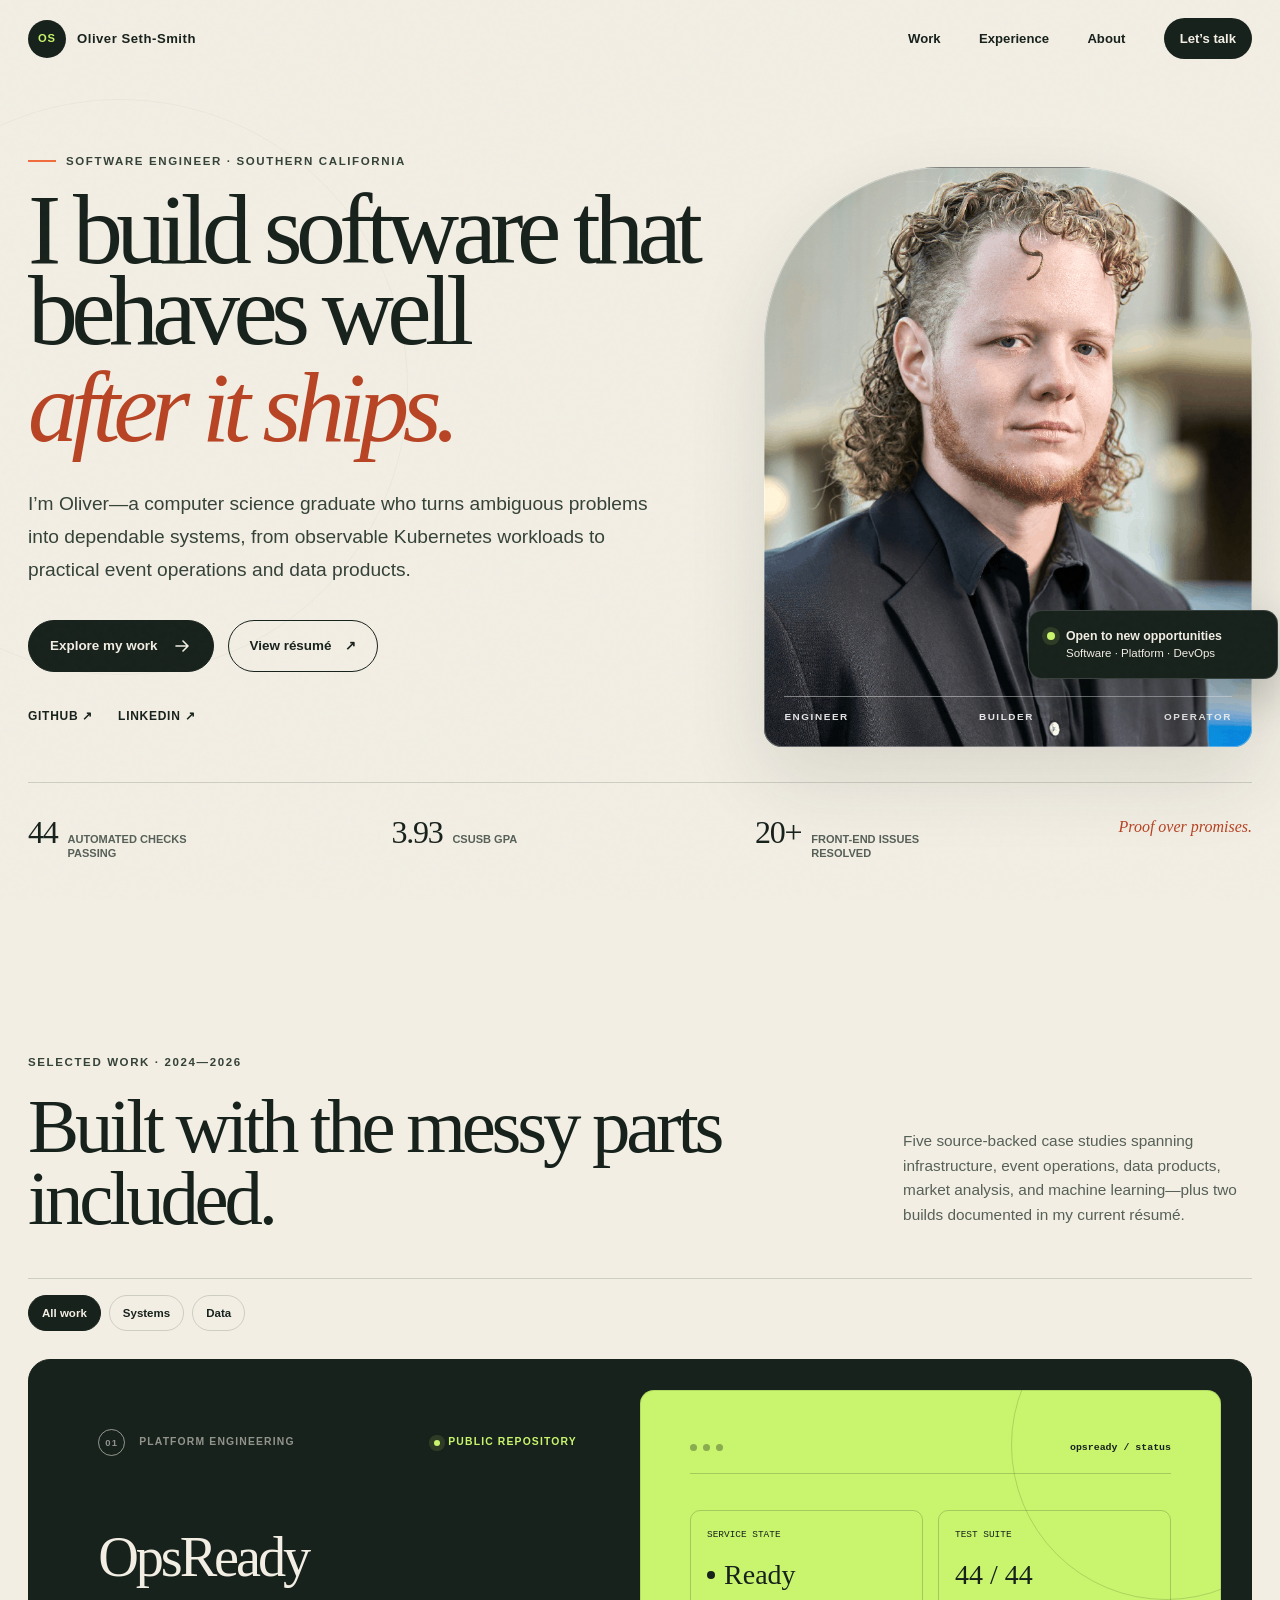
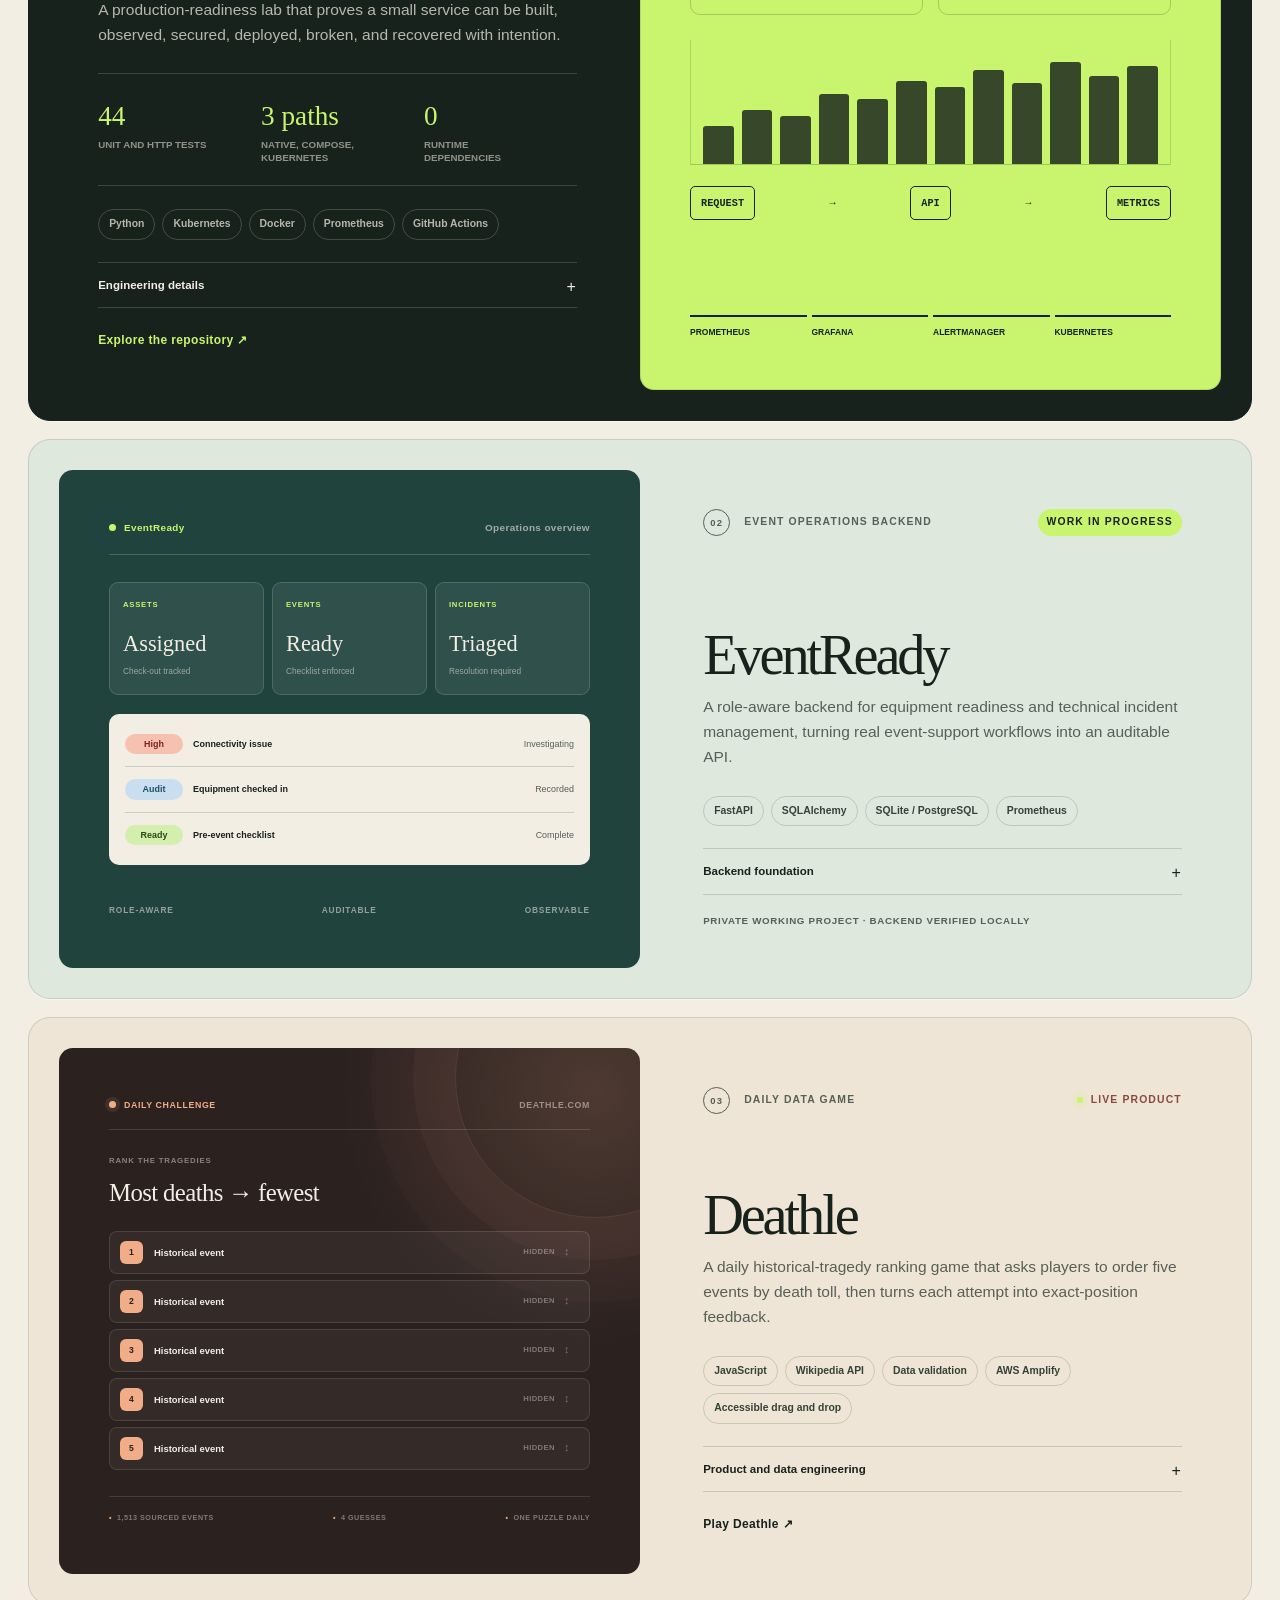
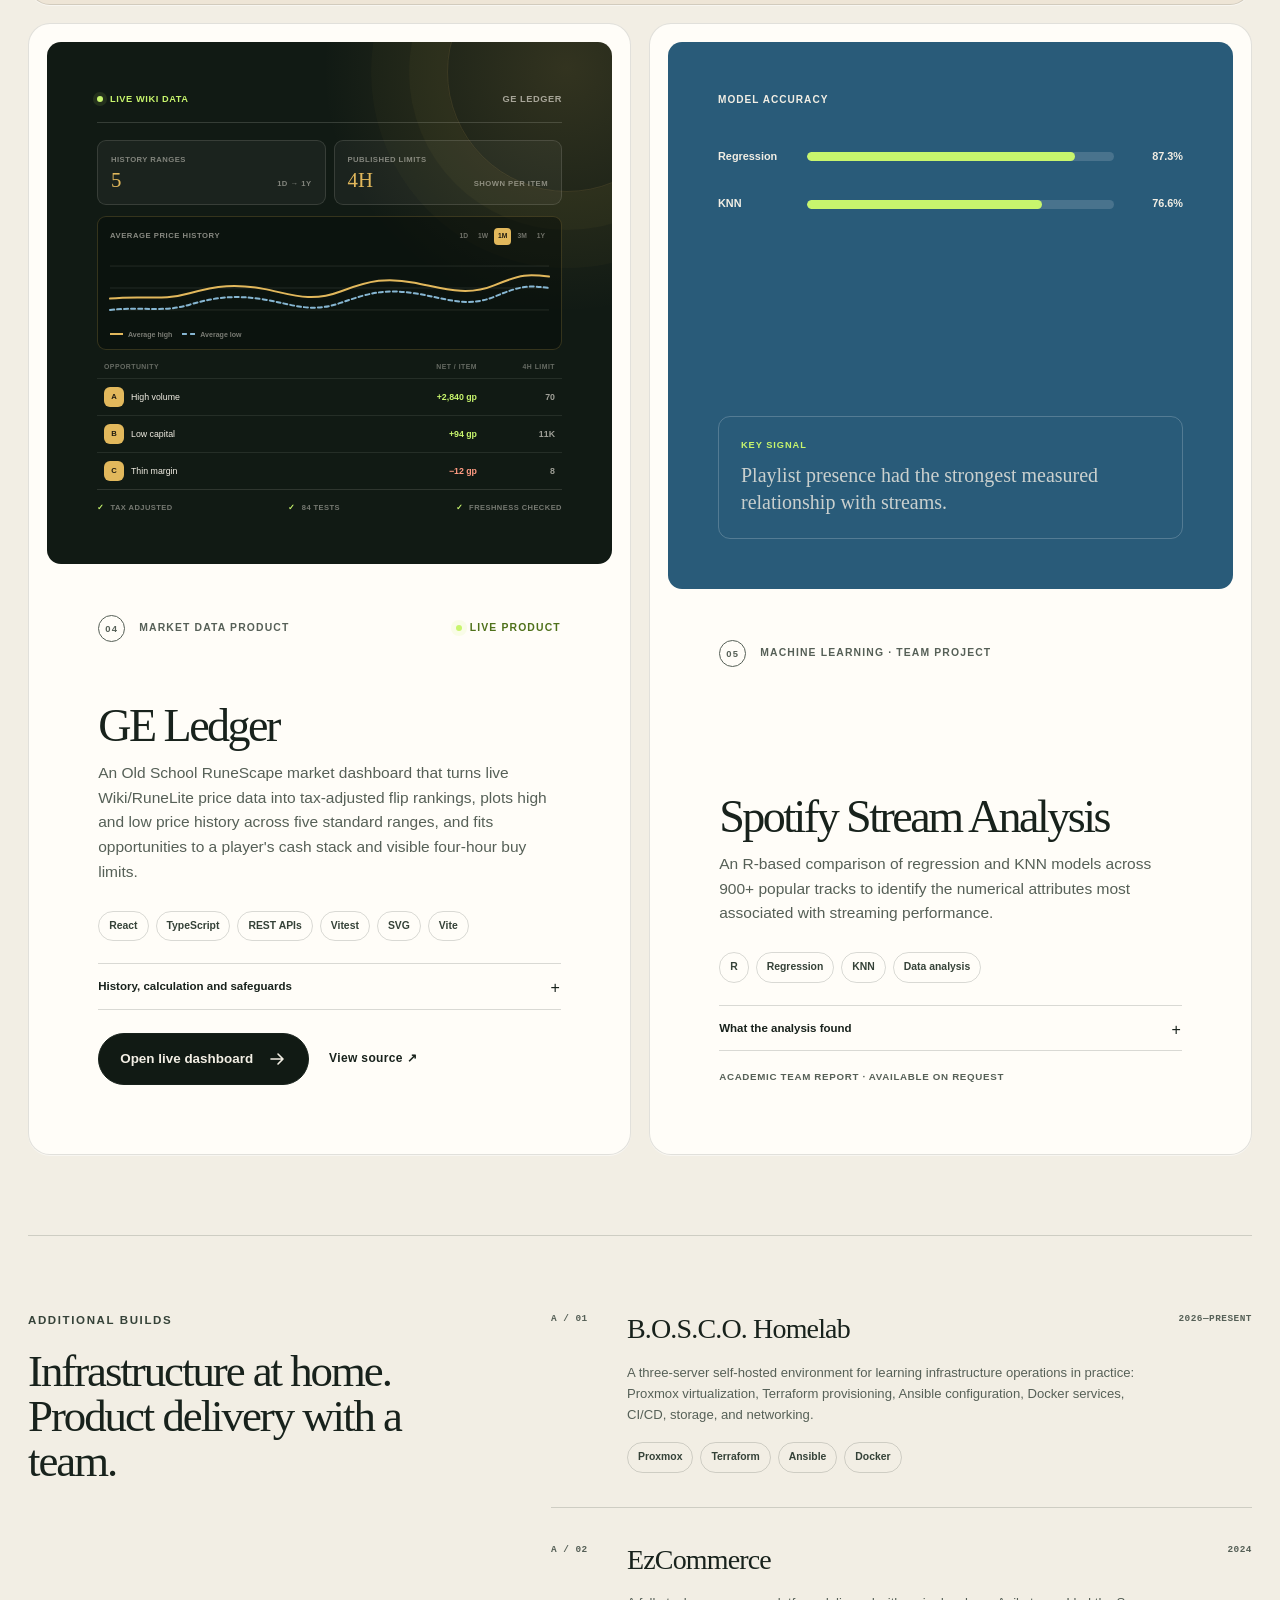
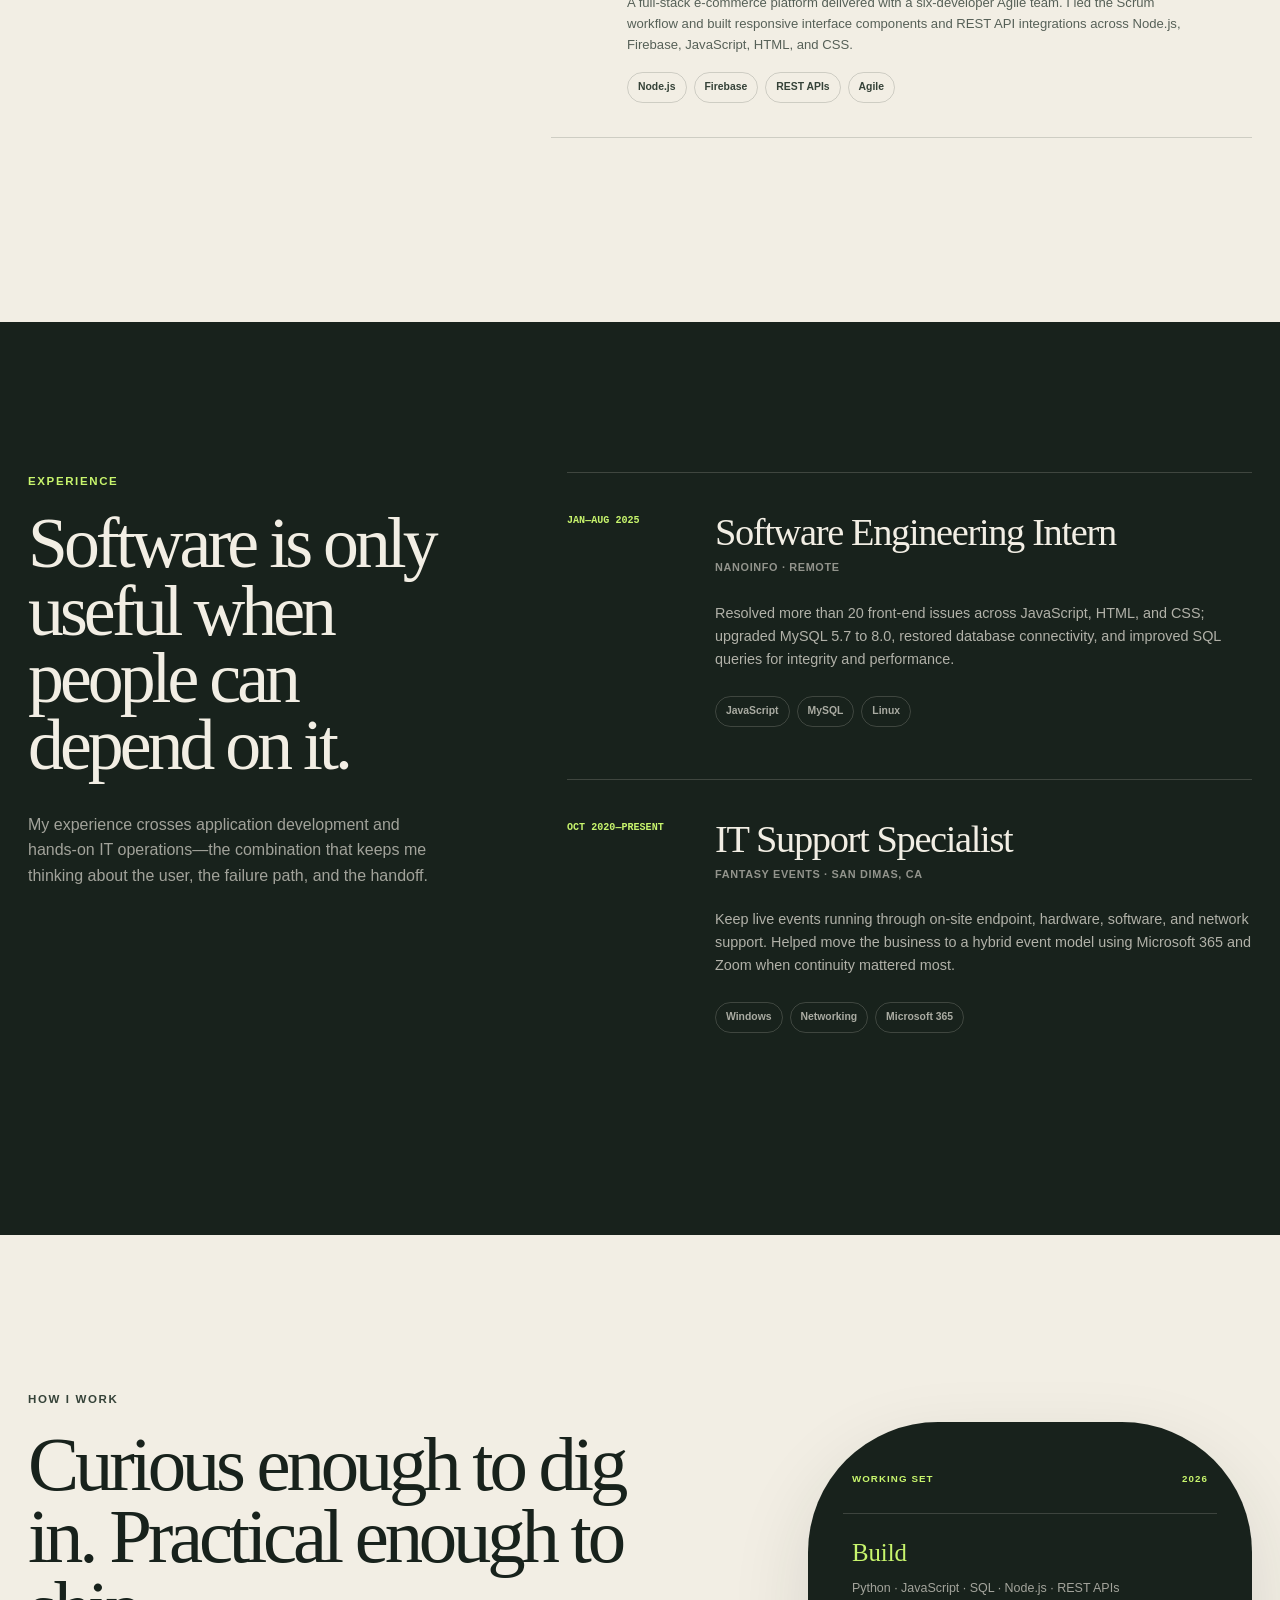
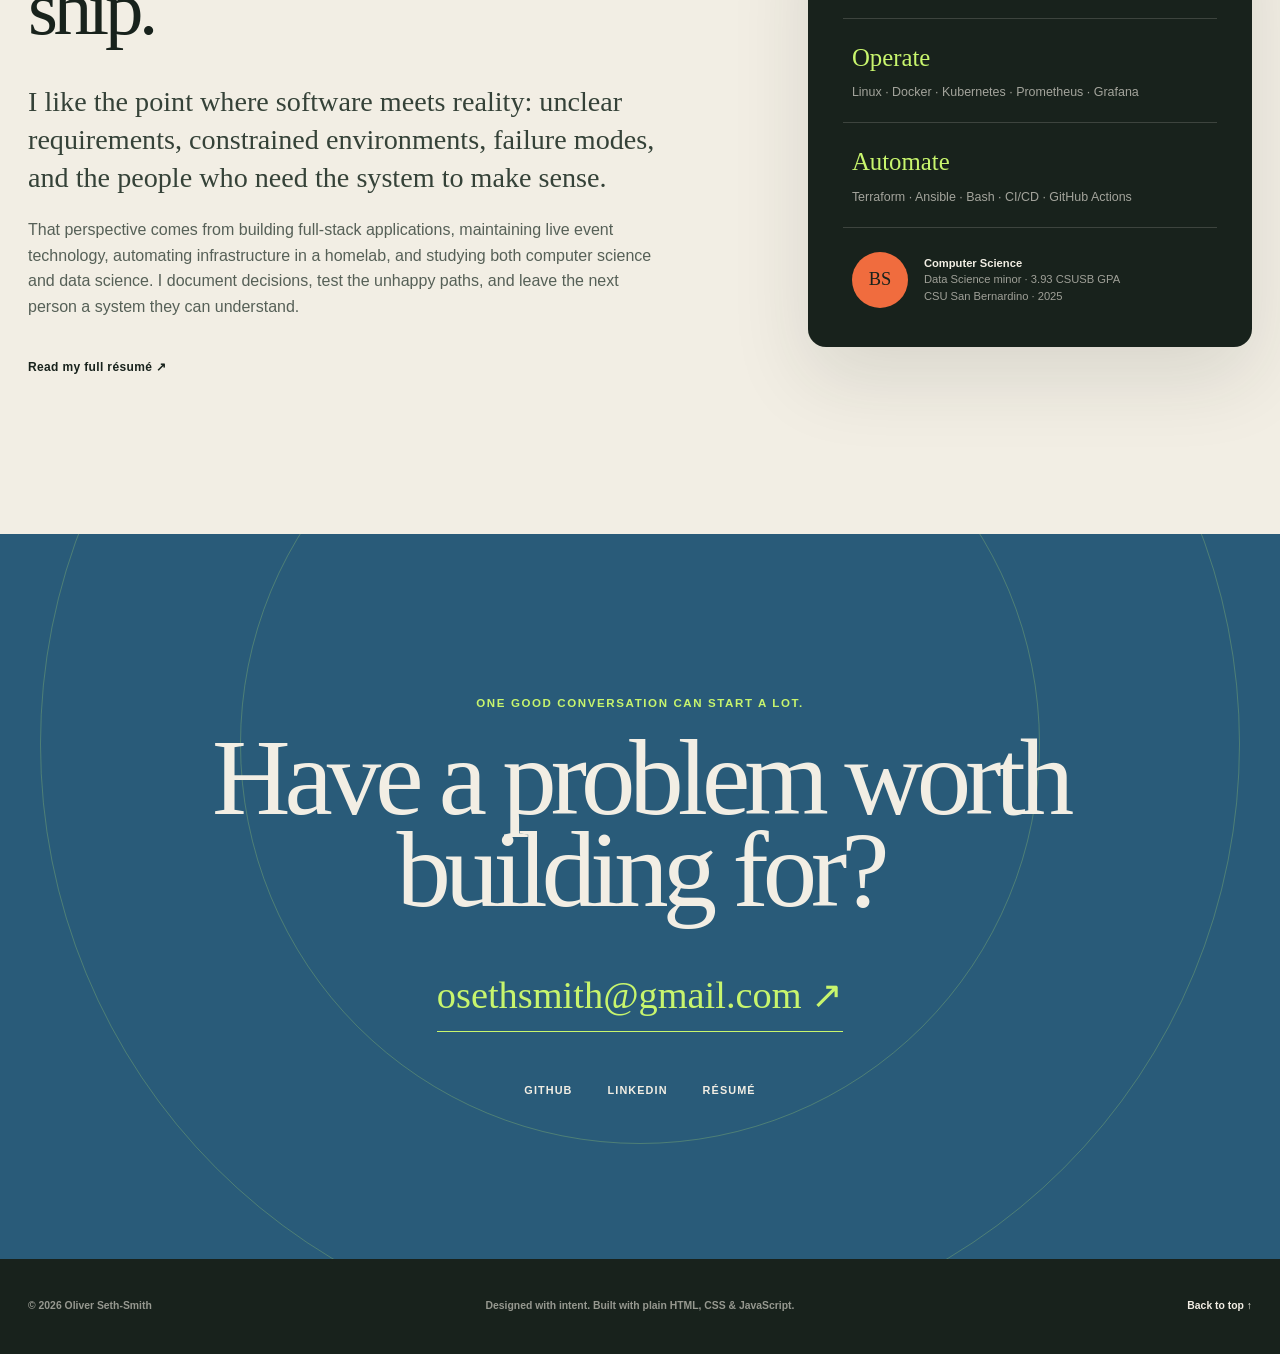
==== commit f4239946: "Show OSRS price history in portfolio" ====
--- a/index.html
+++ b/index.html
@@ -348,27 +348,47 @@
             <div
               class="project-visual market-visual"
               role="img"
-              aria-label="GE Ledger dashboard preview showing the tax-adjusted profit formula, matched 24-hour volume, and 63 automated tests"
+              aria-label="GE Ledger dashboard preview showing five standardized price-history ranges, average high and low trend lines, tax-adjusted opportunities, visible four-hour buy limits, and 84 automated tests passing"
             >
               <div class="market-topline">
                 <span><i></i> Live Wiki data</span>
                 <b>GE Ledger</b>
               </div>
               <div class="market-metrics" aria-hidden="true">
-                <div><small>Seller tax</small><strong>2%</strong><span>5M gp cap</span></div>
-                <div><small>Test suite</small><strong>63 / 63</strong><span>checks passing</span></div>
-              </div>
-              <div class="market-equation" aria-hidden="true">
-                <span>Exit</span><b>−</b><span>Entry</span><b>−</b><span>Tax</span><b>=</b><strong>Net</strong>
+                <div><small>History ranges</small><strong>5</strong><span>1D → 1Y</span></div>
+                <div><small>Published limits</small><strong>4H</strong><span>shown per item</span></div>
+              </div>
+              <div class="market-history" aria-hidden="true">
+                <div class="market-history-head">
+                  <span>Average price history</span>
+                  <div class="market-history-ranges">
+                    <i>1D</i><i>1W</i><i class="active">1M</i><i>3M</i><i>1Y</i>
+                  </div>
+                </div>
+                <svg viewBox="0 0 320 82" preserveAspectRatio="none">
+                  <path class="market-history-grid" d="M0 16H320 M0 41H320 M0 66H320" />
+                  <path
+                    class="market-history-high"
+                    d="M0 53 C25 49 38 56 58 47 S92 36 112 42 S146 58 168 45 S202 29 222 35 S260 51 280 38 S305 25 320 28"
+                  />
+                  <path
+                    class="market-history-low"
+                    d="M0 66 C25 62 39 69 58 60 S92 49 112 54 S146 70 168 58 S201 42 222 47 S260 64 280 51 S305 38 320 41"
+                  />
+                </svg>
+                <div class="market-history-legend">
+                  <span class="market-history-legend-high">Average high</span>
+                  <span class="market-history-legend-low">Average low</span>
+                </div>
               </div>
               <div class="market-board" aria-hidden="true">
-                <div class="market-board-head"><span>Opportunity</span><span>Net / item</span><span>24h matched</span></div>
-                <div class="market-board-row"><span><i>A</i> High volume</span><strong>+2,840 gp</strong><b>18.4K</b></div>
-                <div class="market-board-row"><span><i>B</i> Low capital</span><strong>+94 gp</strong><b>42.1K</b></div>
-                <div class="market-board-row market-loss"><span><i>C</i> Thin margin</span><strong>−12 gp</strong><b>3.7K</b></div>
+                <div class="market-board-head"><span>Opportunity</span><span>Net / item</span><span>4h limit</span></div>
+                <div class="market-board-row"><span><i>A</i> High volume</span><strong>+2,840 gp</strong><b>70</b></div>
+                <div class="market-board-row"><span><i>B</i> Low capital</span><strong>+94 gp</strong><b>11K</b></div>
+                <div class="market-board-row market-loss"><span><i>C</i> Thin margin</span><strong>−12 gp</strong><b>8</b></div>
               </div>
               <div class="market-footer" aria-hidden="true">
-                <span>Freshness checked</span><span>Cache fallback</span>
+                <span>Tax adjusted</span><span>84 tests</span><span>Freshness checked</span>
               </div>
             </div>
             <div class="project-copy">
@@ -379,24 +399,26 @@
               <h3>GE Ledger</h3>
               <p class="project-lede">
                 An Old School RuneScape market dashboard that turns live Wiki/RuneLite price data
-                into tax-adjusted flip rankings, then matches the strongest current opportunity
-                to the cash stack a player has available.
+                into tax-adjusted flip rankings, plots high and low price history across five
+                standard ranges, and fits opportunities to a player's cash stack and visible
+                four-hour buy limits.
               </p>
               <div class="tag-list" aria-label="Technologies">
                 <span>React</span><span>TypeScript</span><span>REST APIs</span><span>Vitest</span
-                ><span>Vite</span>
+                ><span>SVG</span><span>Vite</span>
               </div>
               <details class="project-notes">
-                <summary>Calculation and safeguards</summary>
+                <summary>History, calculation and safeguards</summary>
                 <p>
                   Joins mapping, latest-price, and completed 24-hour feeds in parallel, then
-                  computes signed net profit, ROI, matched liquidity, and four-hour-limit
-                  projections. It applies the 2% per-item seller tax—including floor rounding,
-                  the 5M gp cap, and dated exemptions—flags stale prices, preserves losses, and
-                  caches the latest valid snapshot. A capital-aware planner estimates one-limit
-                  returns without presenting market-wide volume as guaranteed profit. Sixty-three
-                  automated tests across seven suites cover pricing, API, caching, filtering,
-                  sorting, planner math, and accessible UI behavior.
+                  loads per-item time series on demand for 1D, 1W, 1M, 3M, and 1Y views. Its
+                  responsive SVG chart compares average high and low prices, while published
+                  four-hour buy limits stay visible on the opportunity board and feed the
+                  capital-aware planner. The calculation applies the 2% per-item seller tax—including
+                  floor rounding, the 5M gp cap, and dated exemptions—flags stale prices, preserves
+                  losses, and avoids presenting market-wide volume as guaranteed profit. Eighty-four
+                  automated tests across nine test files cover pricing, API and history handling,
+                  caching, filtering, planner math, chart geometry, and accessible UI behavior.
                 </p>
               </details>
               <div class="project-links">
--- a/styles.css
+++ b/styles.css
@@ -1213,26 +1213,109 @@
   text-align: right;
 }
 
-.market-equation {
-  display: flex;
-  padding: 10px 12px;
+.market-history {
+  padding: 11px 12px 9px;
+  border: 1px solid rgba(226, 184, 92, 0.2);
+  border-radius: 9px;
+  background: rgba(7, 13, 9, 0.5);
+}
+
+.market-history-head,
+.market-history-legend {
+  display: flex;
   align-items: center;
   justify-content: space-between;
-  gap: 7px;
-  color: rgba(242, 238, 228, 0.61);
-  border: 1px solid rgba(226, 184, 92, 0.2);
-  border-radius: 8px;
-  background: rgba(226, 184, 92, 0.055);
-  font-size: 0.58rem;
-}
-
-.market-equation b {
-  color: rgba(242, 238, 228, 0.34);
-  font-weight: 500;
-}
-
-.market-equation strong {
-  color: var(--lime);
+  gap: 10px;
+}
+
+.market-history-head > span {
+  color: rgba(242, 238, 228, 0.54);
+  font-size: 0.48rem;
+  font-weight: 800;
+  letter-spacing: 0.07em;
+  text-transform: uppercase;
+}
+
+.market-history-ranges {
+  display: flex;
+  align-items: center;
+  gap: 2px;
+}
+
+.market-history-ranges i {
+  padding: 3px 4px;
+  color: rgba(242, 238, 228, 0.42);
+  border-radius: 4px;
+  font-size: 0.42rem;
+  font-style: normal;
+  font-weight: 800;
+}
+
+.market-history-ranges .active {
+  color: #201b10;
+  background: #e2b85c;
+}
+
+.market-history svg {
+  display: block;
+  width: 100%;
+  height: 72px;
+  margin: 7px 0 5px;
+  overflow: visible;
+}
+
+.market-history-grid,
+.market-history-high,
+.market-history-low {
+  fill: none;
+  vector-effect: non-scaling-stroke;
+}
+
+.market-history-grid {
+  stroke: rgba(242, 238, 228, 0.1);
+  stroke-width: 1;
+}
+
+.market-history-high,
+.market-history-low {
+  stroke-linecap: round;
+  stroke-linejoin: round;
+  stroke-width: 2;
+}
+
+.market-history-high {
+  stroke: #e2b85c;
+}
+
+.market-history-low {
+  stroke: #86b6d2;
+  stroke-dasharray: 4 3;
+}
+
+.market-history-legend {
+  justify-content: flex-start;
+  color: rgba(242, 238, 228, 0.48);
+  font-size: 0.44rem;
+  font-weight: 720;
+}
+
+.market-history-legend span {
+  display: inline-flex;
+  align-items: center;
+  gap: 5px;
+}
+
+.market-history-legend span::before {
+  width: 13px;
+  height: 2px;
+  content: "";
+  background: #e2b85c;
+}
+
+.market-history-legend .market-history-legend-low::before {
+  height: 0;
+  border-top: 2px dashed #86b6d2;
+  background: transparent;
 }
 
 .market-board {
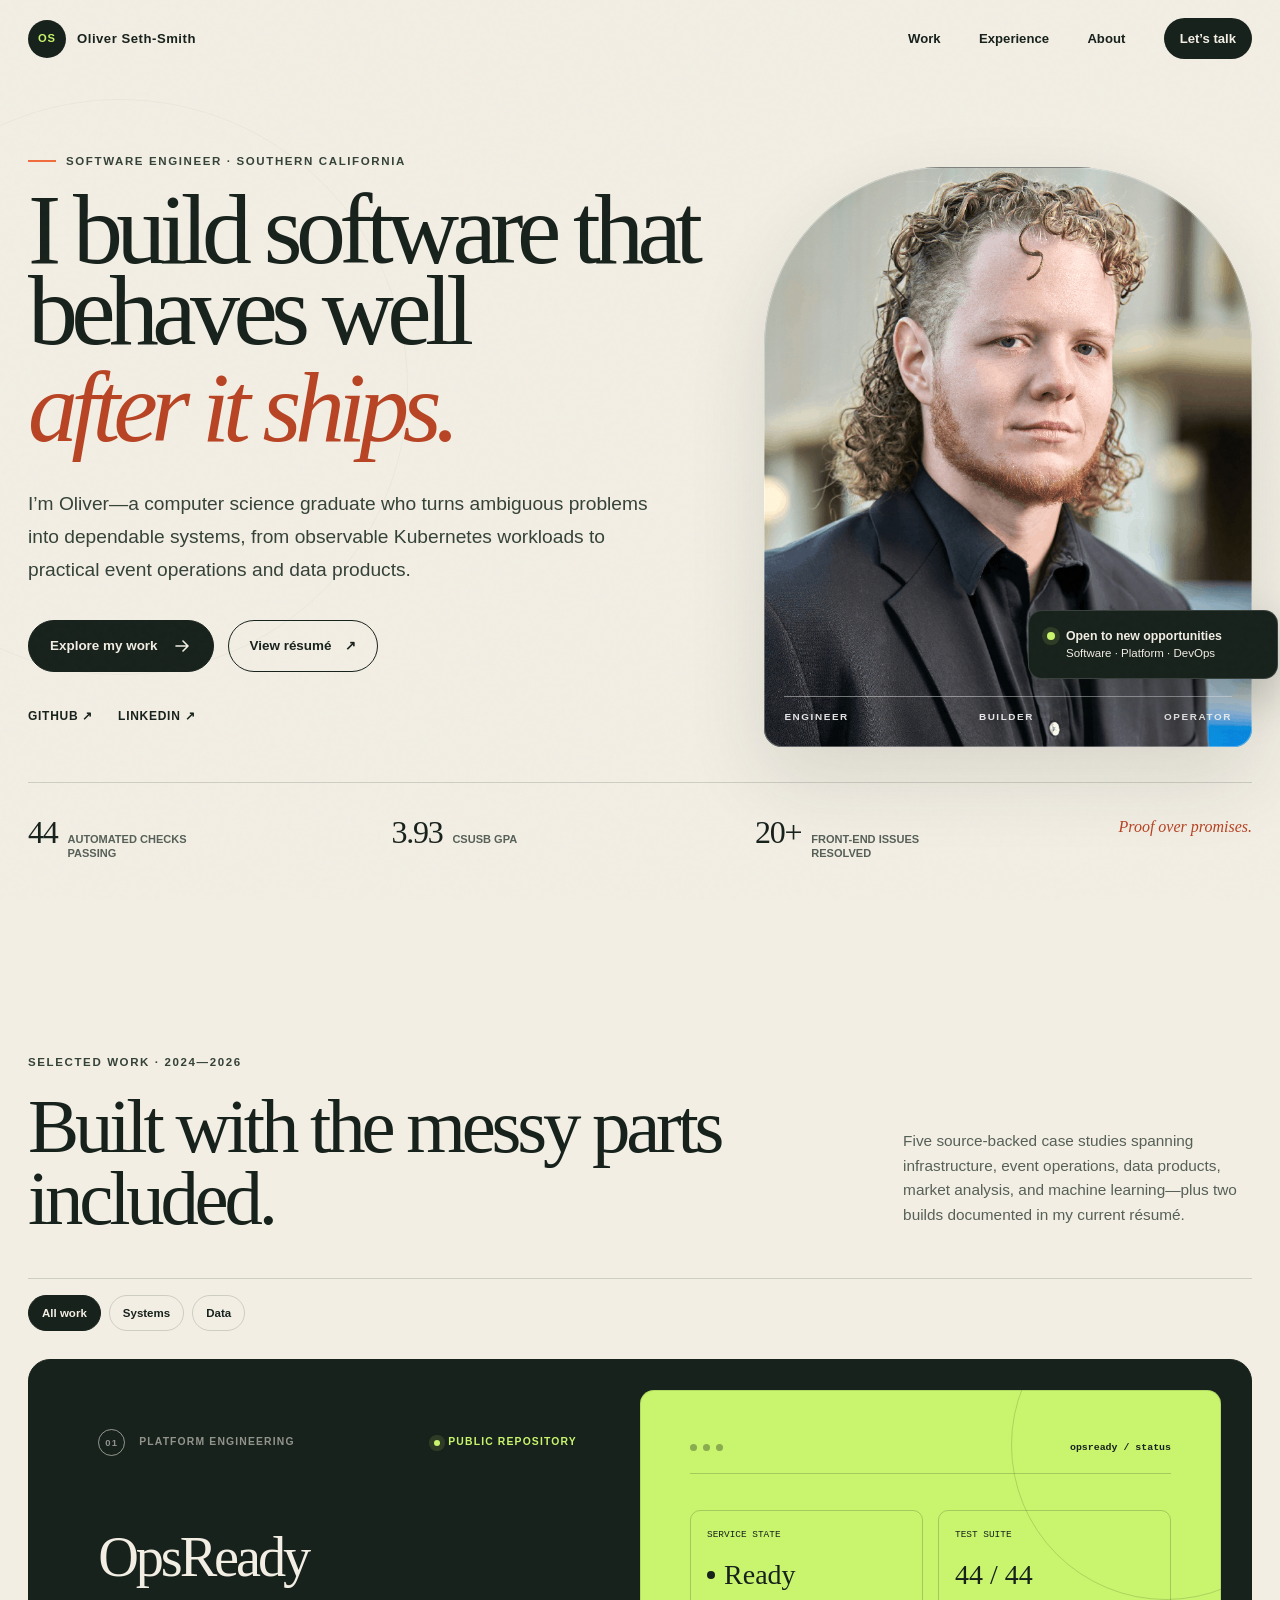
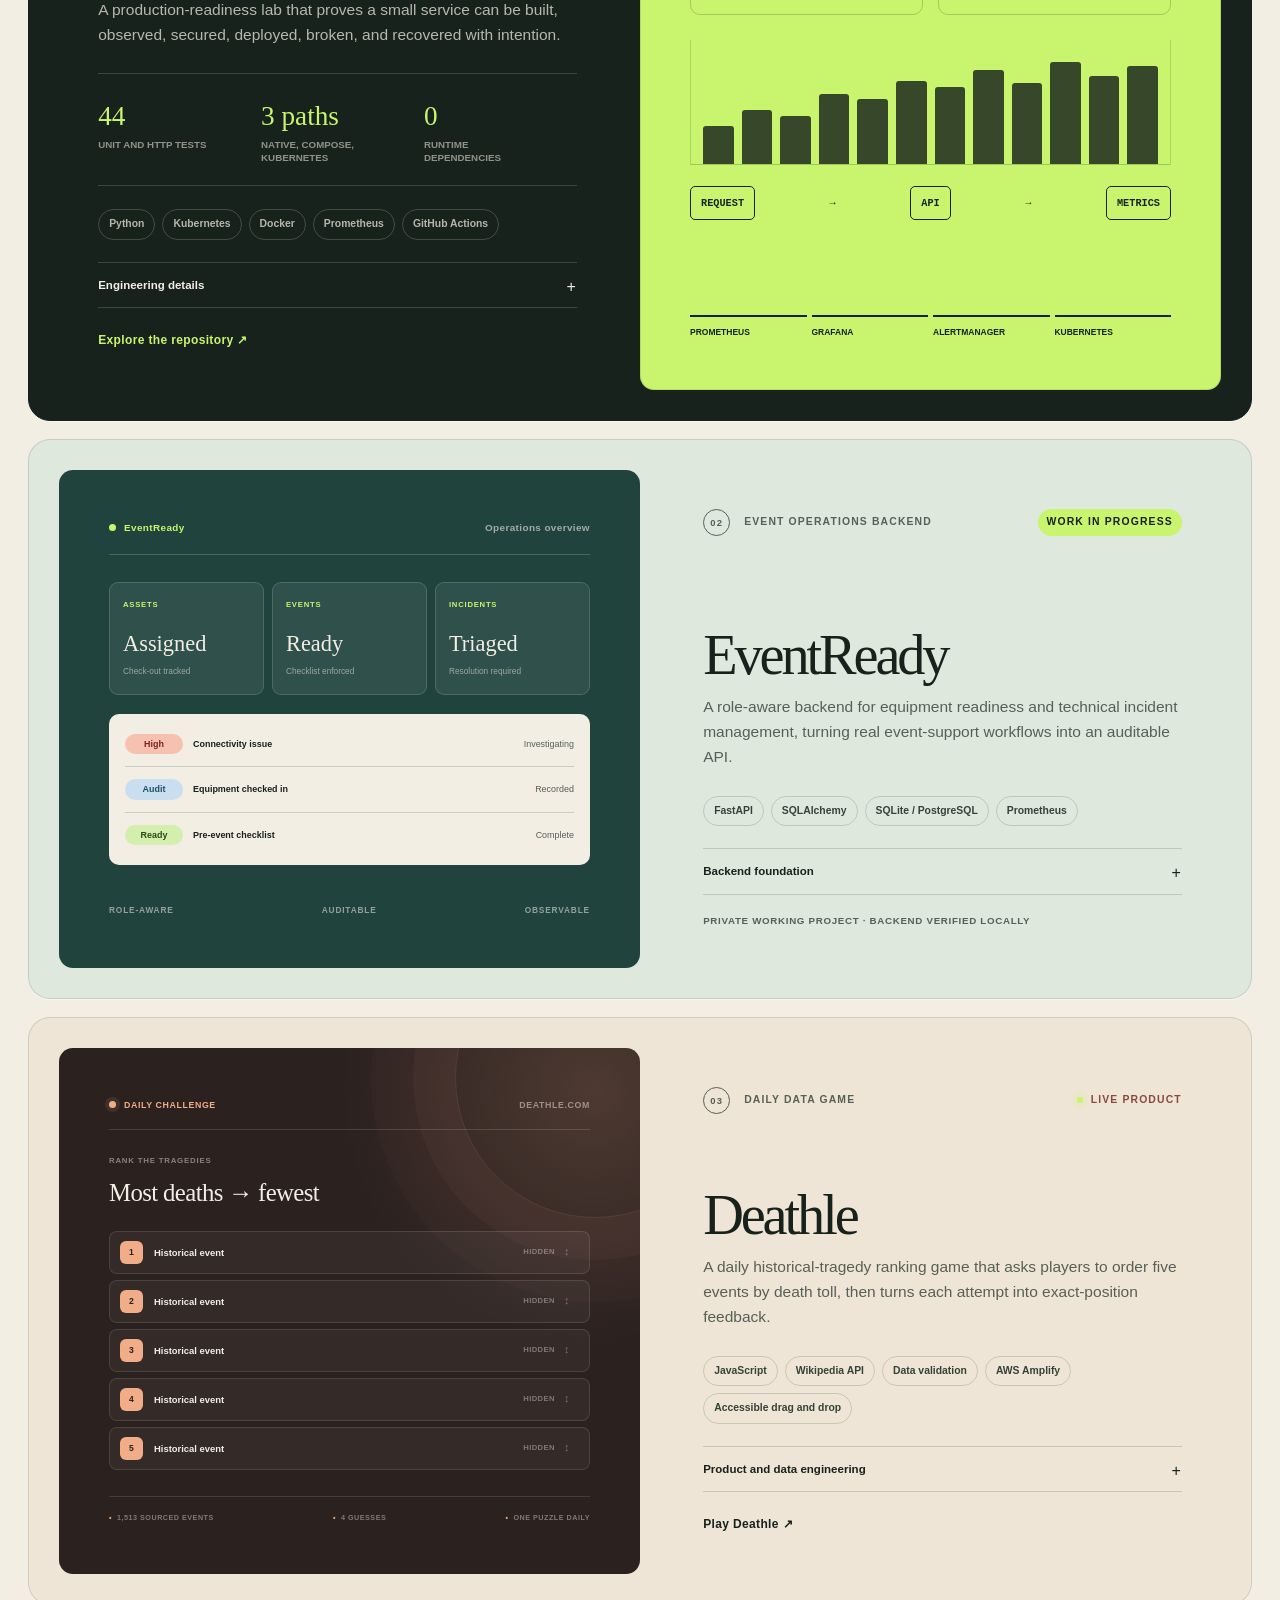
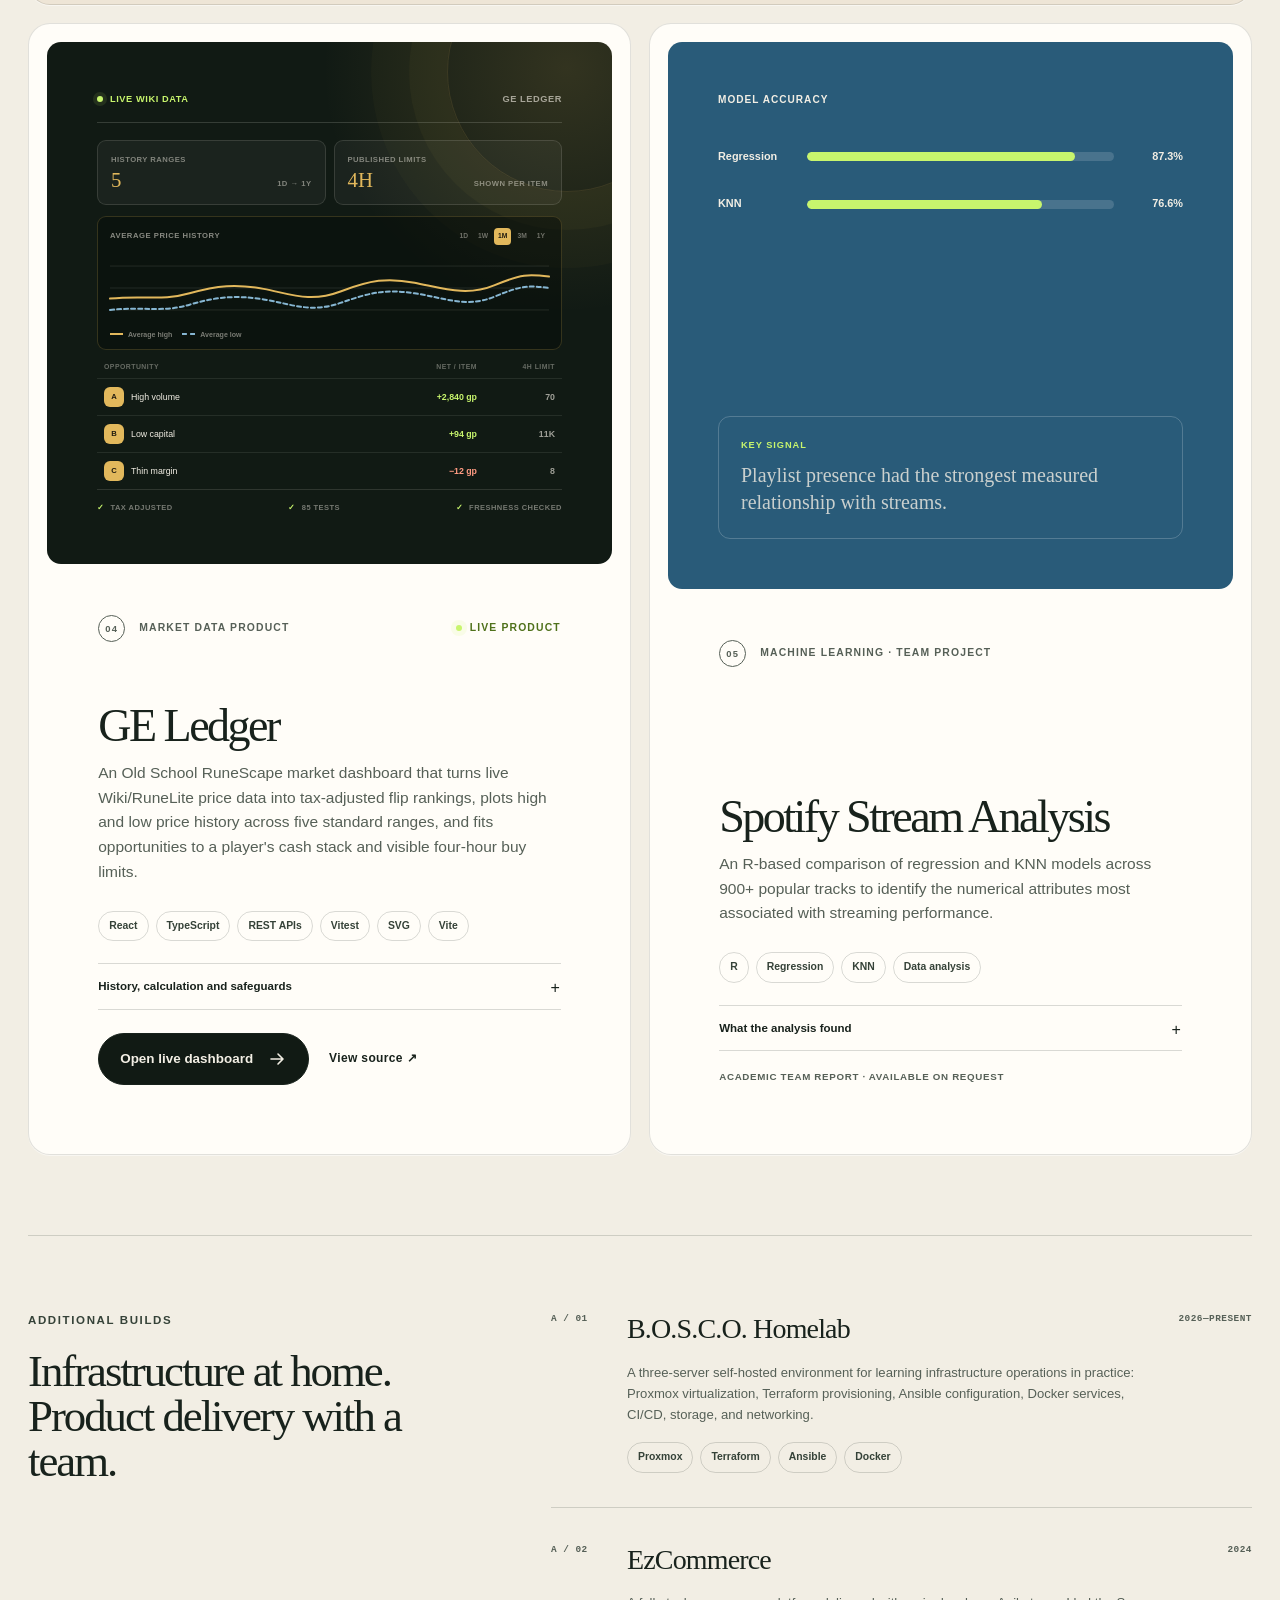
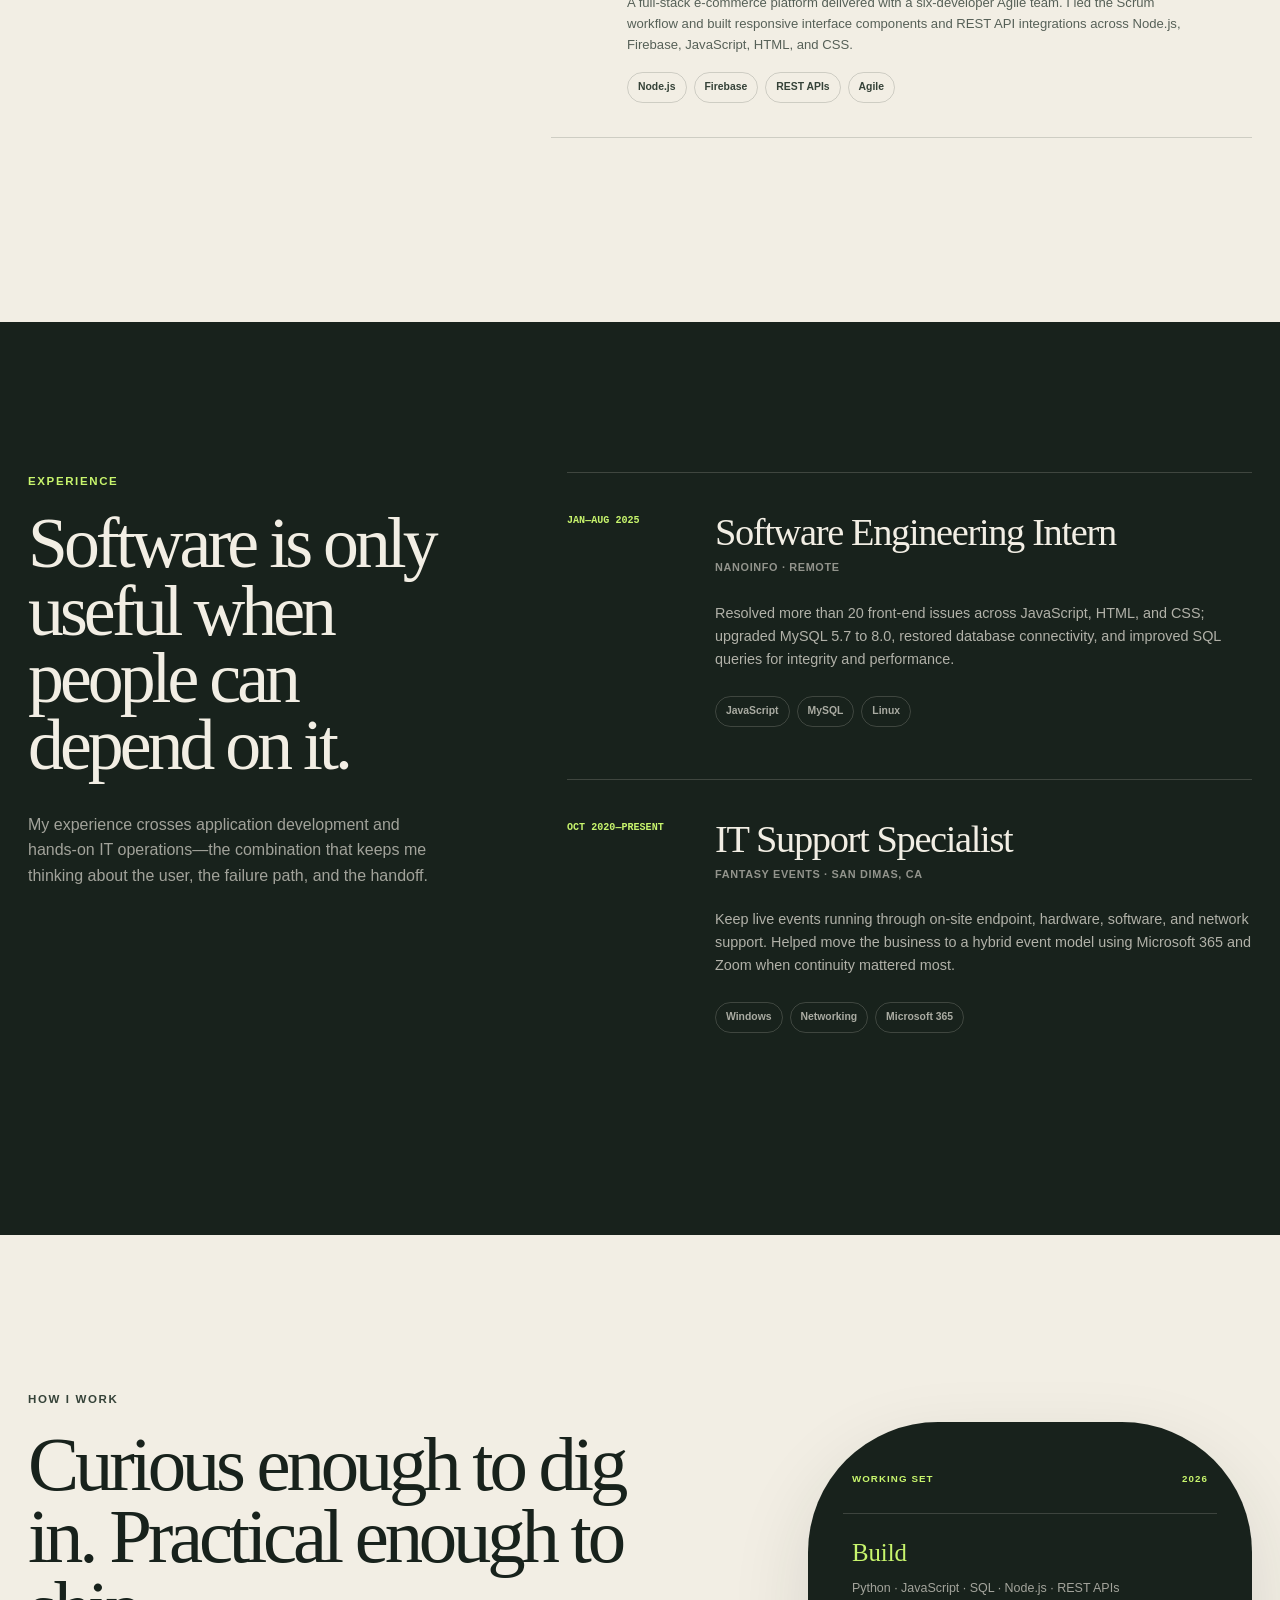
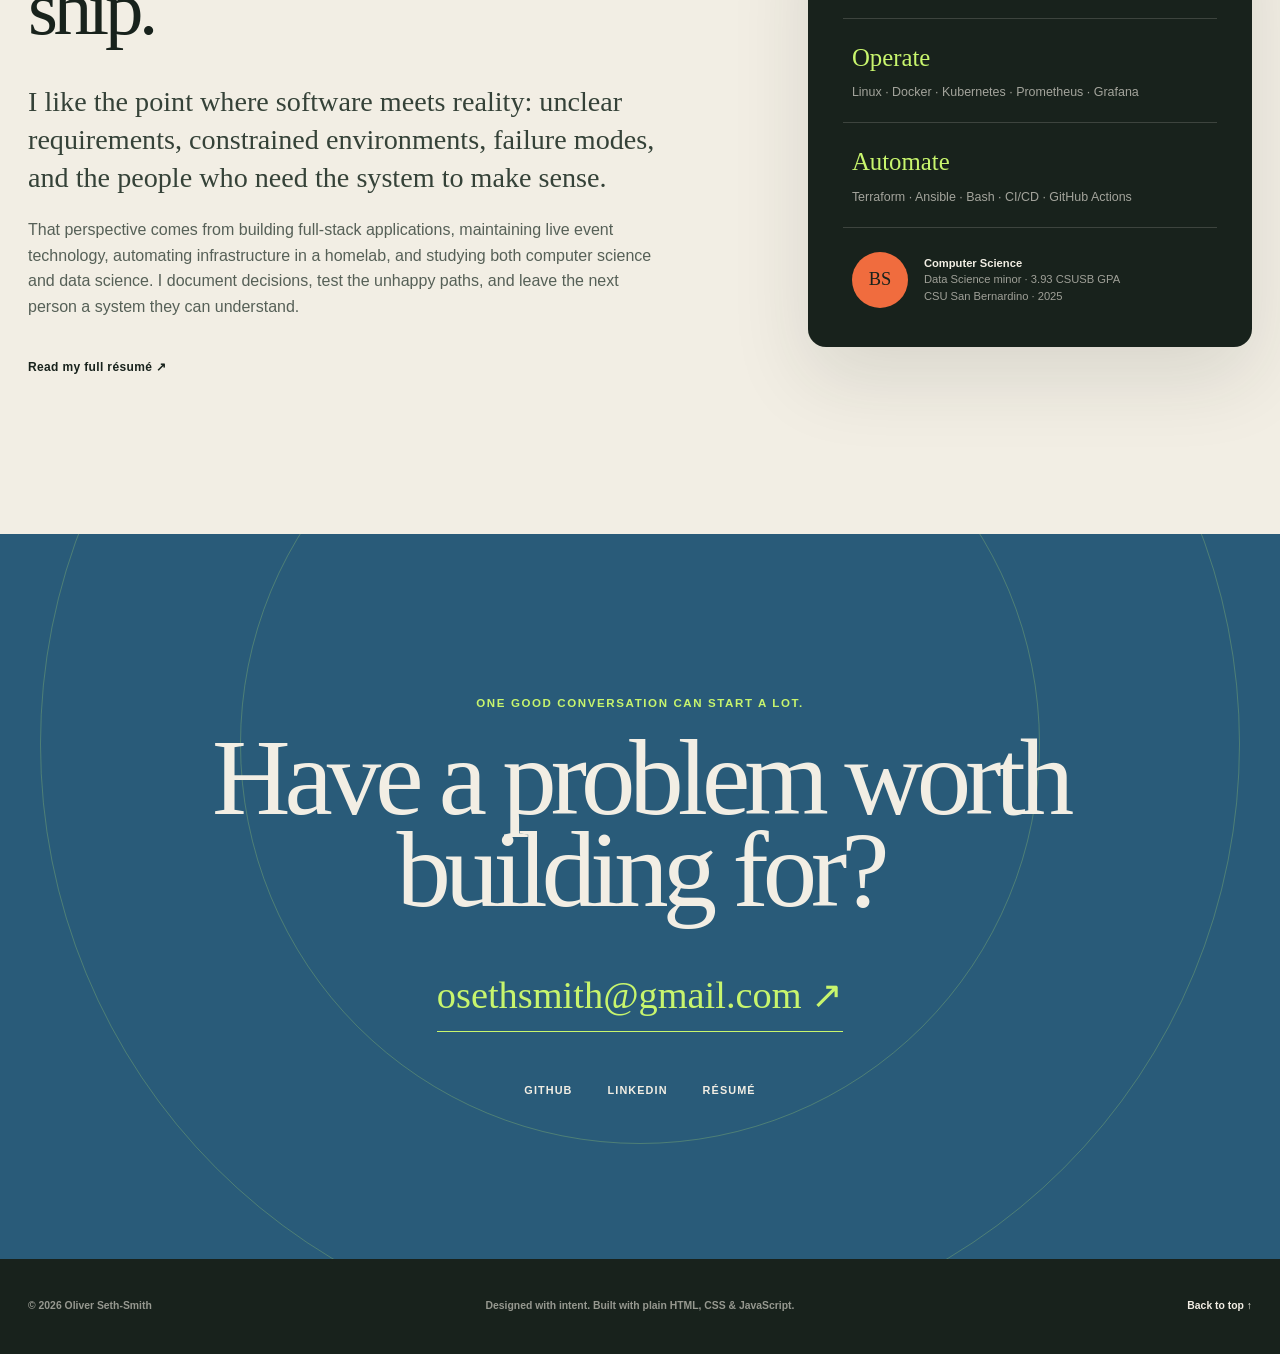
==== commit 973df2be: "Publish hardened OSRS price charts" ====
--- a/index.html
+++ b/index.html
@@ -348,7 +348,7 @@
             <div
               class="project-visual market-visual"
               role="img"
-              aria-label="GE Ledger dashboard preview showing five standardized price-history ranges, average high and low trend lines, tax-adjusted opportunities, visible four-hour buy limits, and 84 automated tests passing"
+              aria-label="GE Ledger dashboard preview showing five standardized price-history ranges, average high and low trend lines, tax-adjusted opportunities, visible four-hour buy limits, and 85 automated tests passing"
             >
               <div class="market-topline">
                 <span><i></i> Live Wiki data</span>
@@ -388,7 +388,7 @@
                 <div class="market-board-row market-loss"><span><i>C</i> Thin margin</span><strong>−12 gp</strong><b>8</b></div>
               </div>
               <div class="market-footer" aria-hidden="true">
-                <span>Tax adjusted</span><span>84 tests</span><span>Freshness checked</span>
+                <span>Tax adjusted</span><span>85 tests</span><span>Freshness checked</span>
               </div>
             </div>
             <div class="project-copy">
